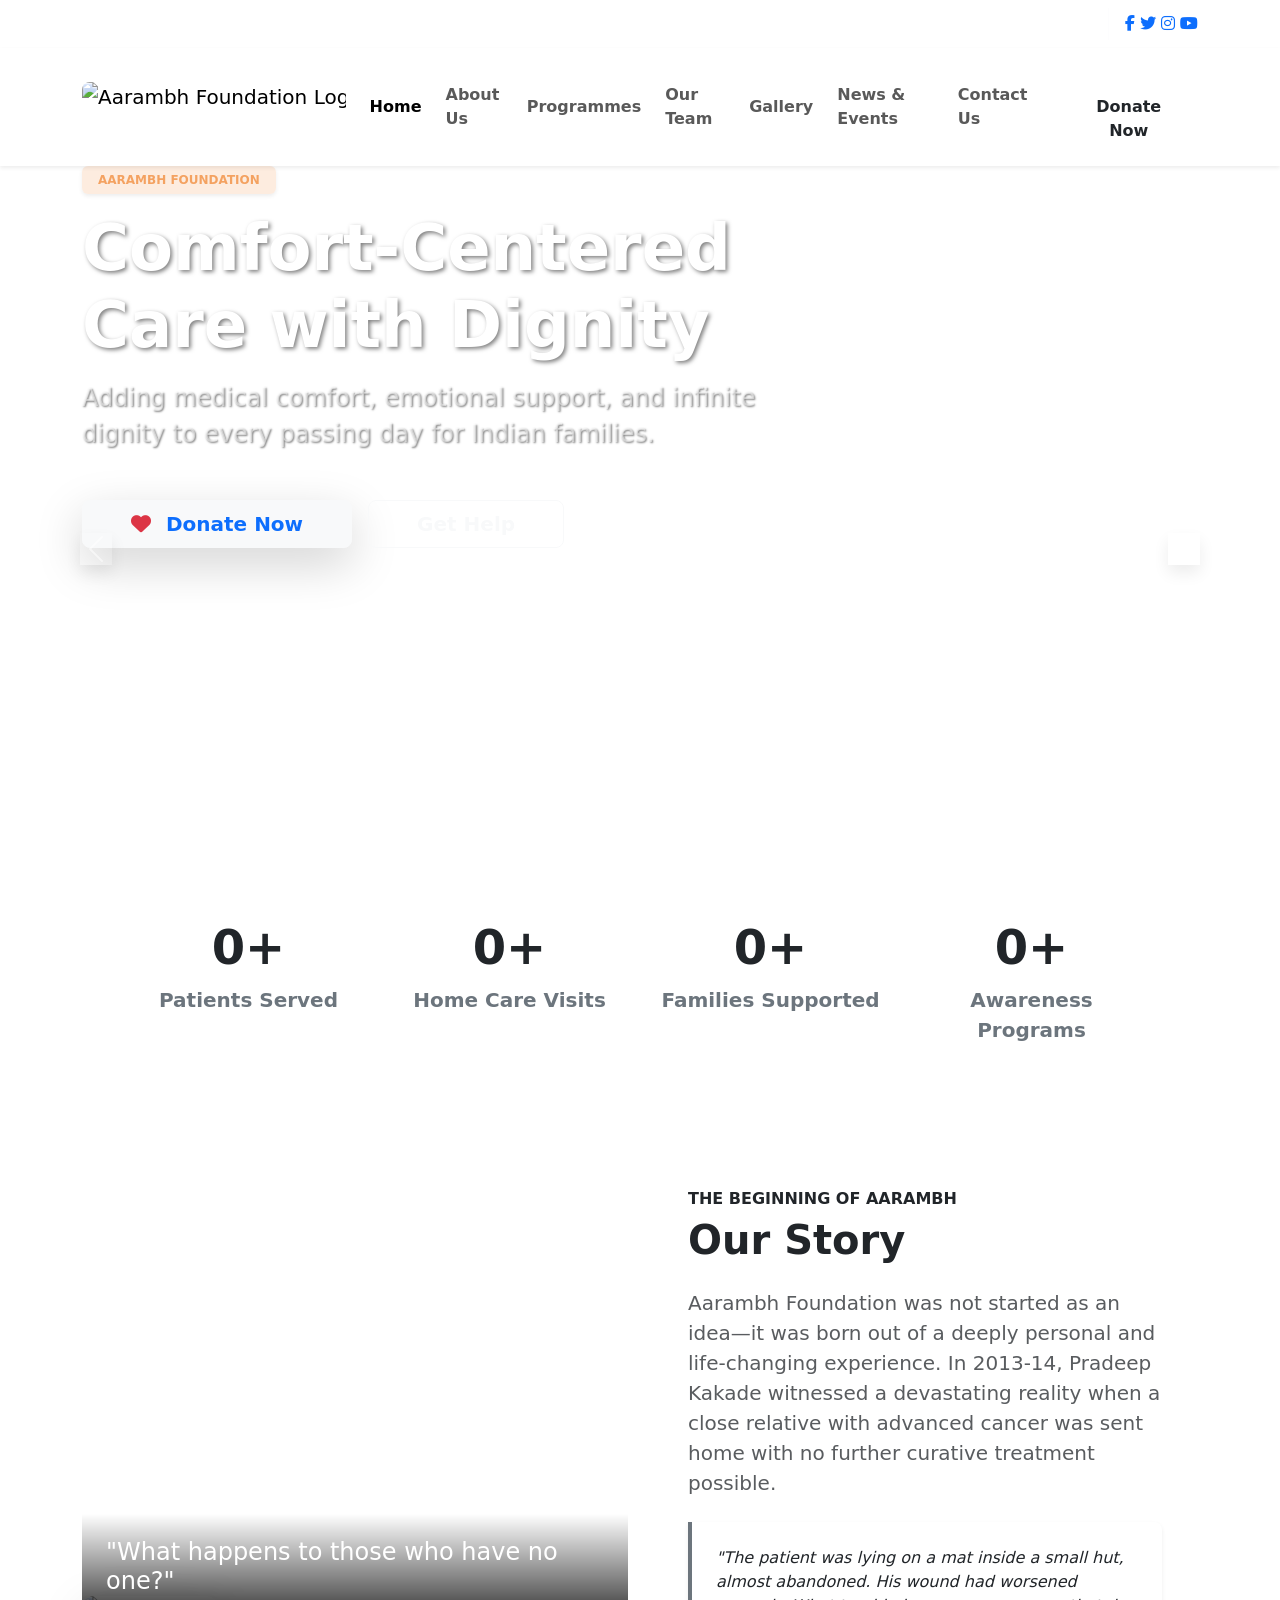
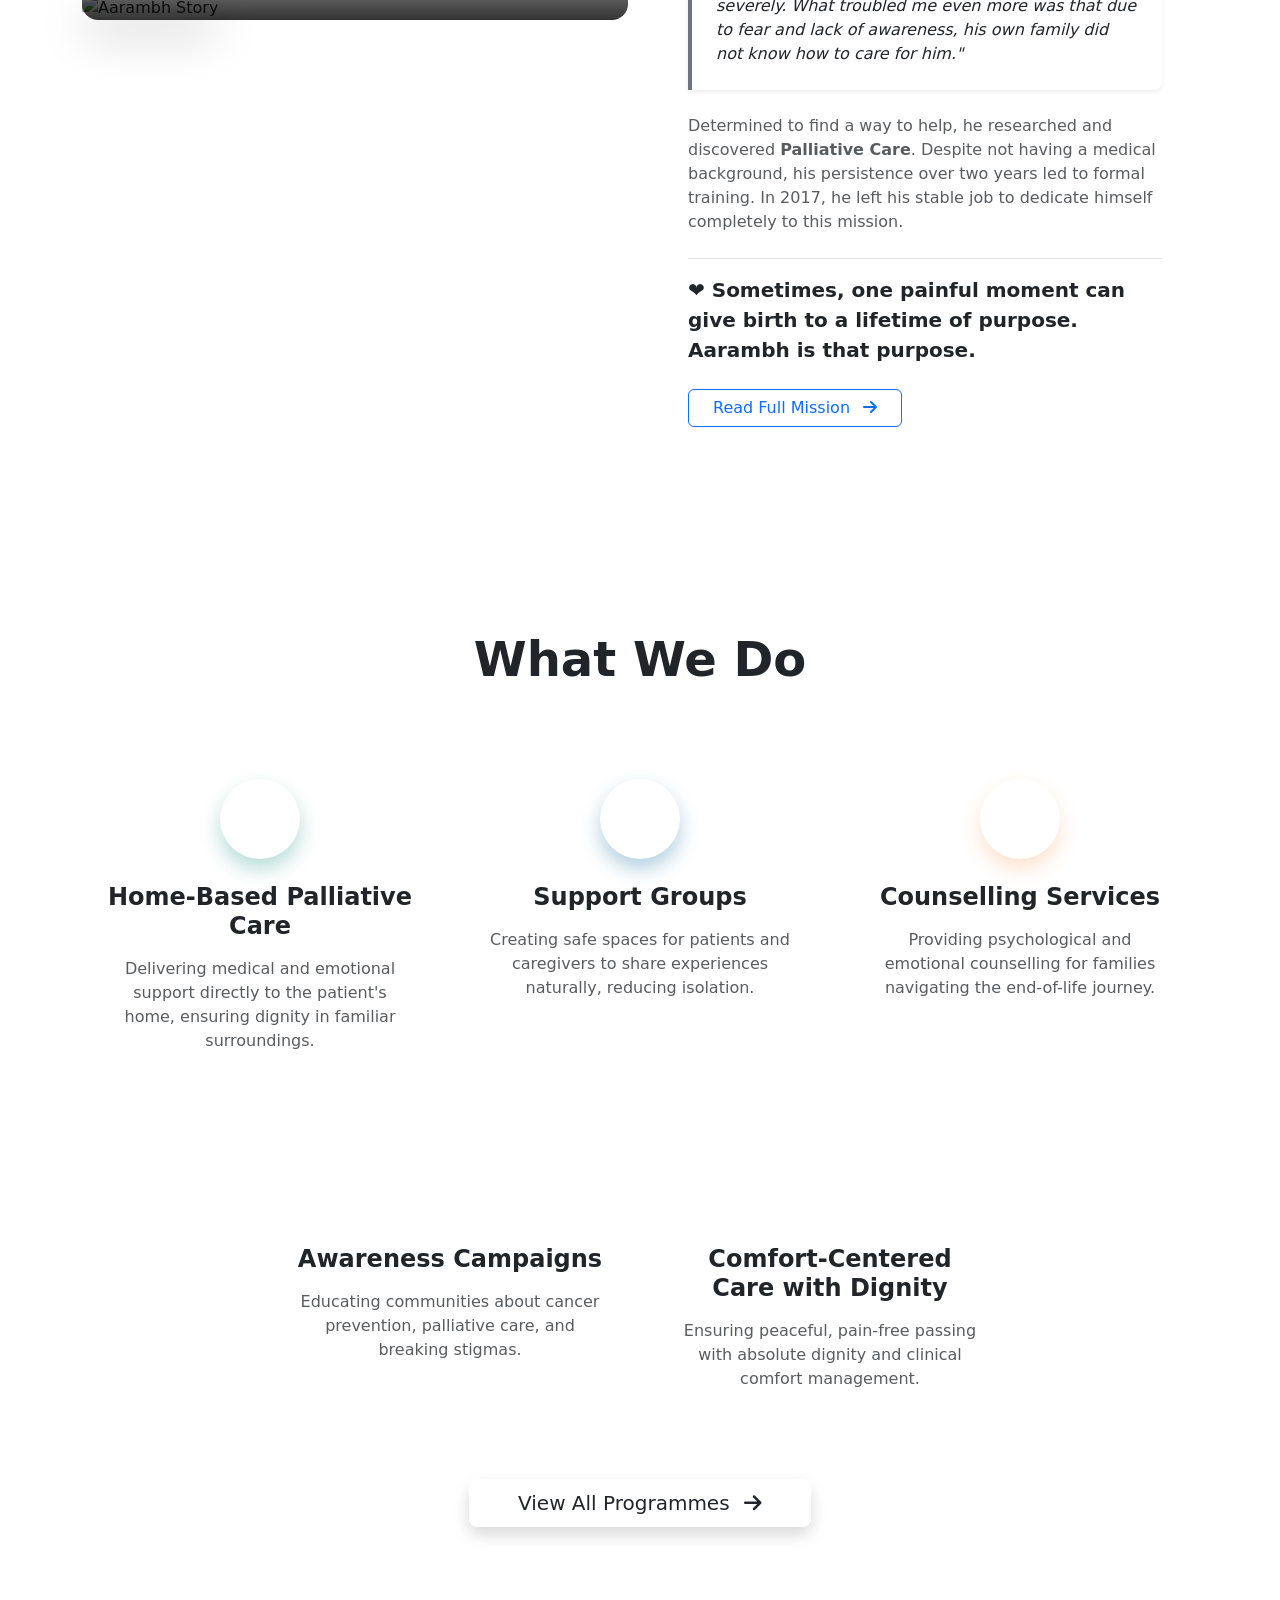
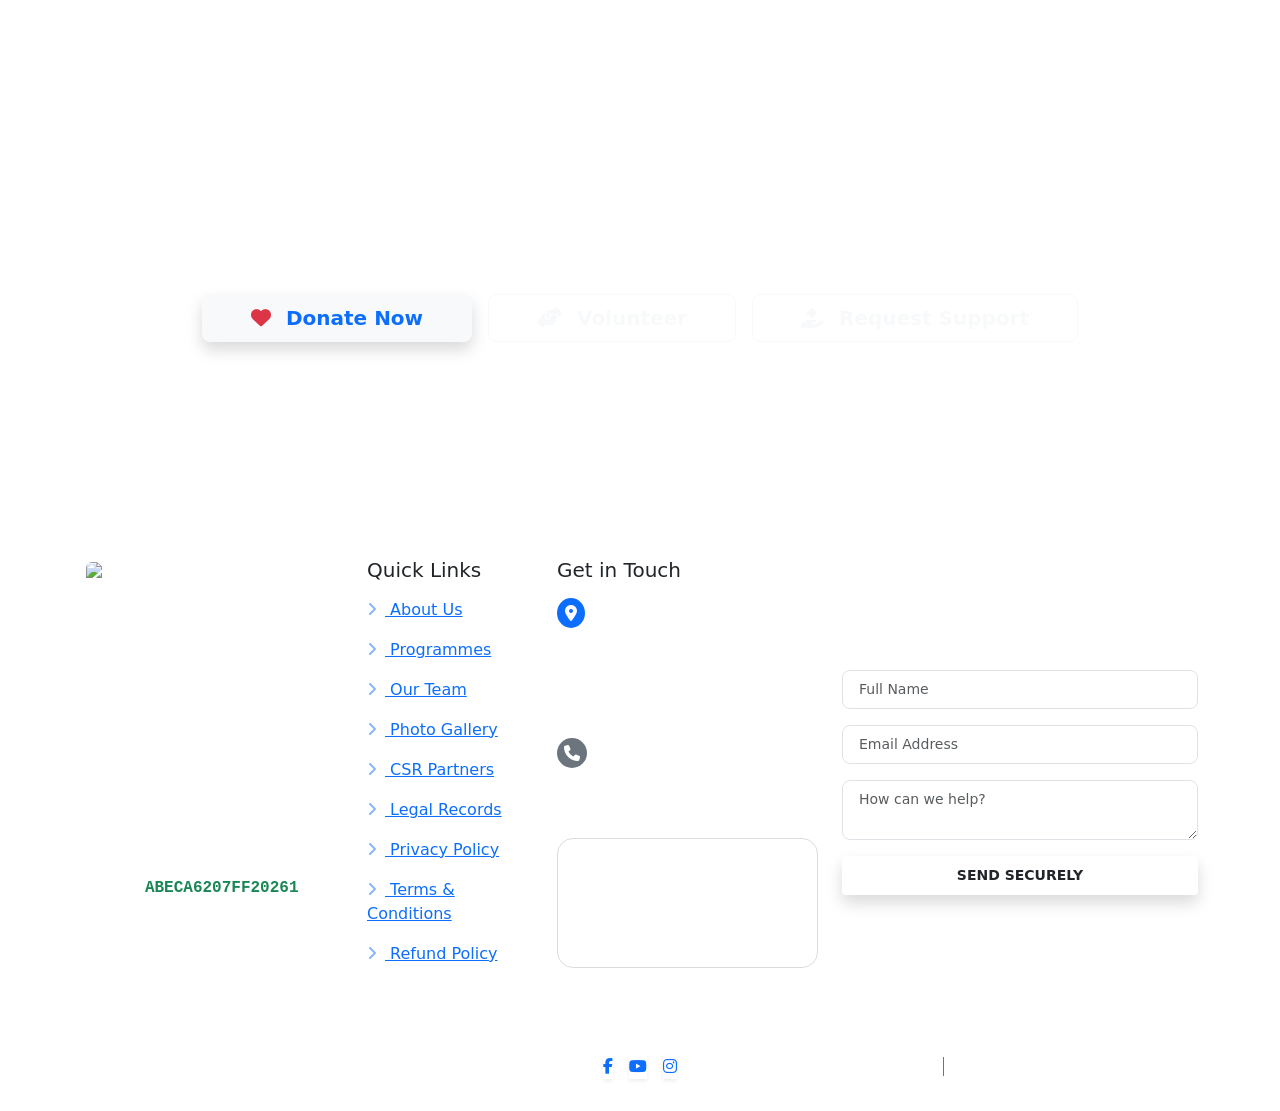
==== _embeds/28acb5cc-8e1b-40a4-a270-16c0d2ea9fba/index.html @ 0dd1786a "Deploy version 1 from UniversalIDE" ====
<!DOCTYPE html>
<html lang="en">
<head><script>(function embedBridge(config) {
    const post = (m) => window.parent.postMessage({ uide: 'embed', ...m }, '*');
    // The frame has an opaque origin, where storage and cookies throw. Give scripts in-memory stand-ins.
    const memoryStorage = () => {
        const m = new Map();
        return {
            getItem: (k) => (m.has(k) ? m.get(k) : null),
            setItem: (k, v) => void m.set(String(k), String(v)),
            removeItem: (k) => void m.delete(k),
            clear: () => m.clear(),
            key: (i) => [...m.keys()][i] ?? null,
            get length() {
                return m.size;
            },
        };
    };
    for (const name of ['localStorage', 'sessionStorage']) {
        try {
            void window[name];
        }
        catch {
            Object.defineProperty(window, name, { value: memoryStorage(), configurable: true });
        }
    }
    try {
        void document.cookie;
    }
    catch {
        const jar = new Map();
        Object.defineProperty(document, 'cookie', {
            configurable: true,
            get: () => [...jar].map(([k, v]) => `${k}=${v}`).join('; '),
            set: (v) => {
                const [pair] = String(v).split(';');
                const at = pair.indexOf('=');
                if (at > 0)
                    jar.set(pair.slice(0, at).trim(), pair.slice(at + 1).trim());
            },
        });
    }
    const anchorOf = (t) => (t instanceof Element ? t.closest('a[href]') : null);
    if (config.edit) {
        // Editing: links don't navigate (the page's own interactions still work).
        document.addEventListener('click', (e) => anchorOf(e.target) && e.preventDefault(), true);
    }
    else {
        // Runs after the page's own handlers, so its smooth-scrolling and routing win.
        window.addEventListener('click', (e) => {
            const a = anchorOf(e.target);
            if (!a || e.defaultPrevented || e.button !== 0 || e.metaKey || e.ctrlKey || e.shiftKey)
                return;
            const raw = a.getAttribute('href') ?? '';
            // With a <base>, "#section" would otherwise load the page file itself.
            if (raw.startsWith('#')) {
                e.preventDefault();
                const id = decodeURIComponent(raw.slice(1));
                const target = id ? document.getElementById(id) : null;
                if (target)
                    target.scrollIntoView({ behavior: 'smooth' });
                else if (!id)
                    window.scrollTo({ top: 0, behavior: 'smooth' });
                return;
            }
            let url;
            try {
                url = new URL(a.href);
            }
            catch {
                return;
            }
            const sameSite = url.origin === new URL(document.baseURI).origin;
            if (sameSite && config.bundleDir === null)
                return;
            if (sameSite && config.bundleDir !== null && url.pathname.startsWith(config.bundleDir) && /\.html?$/i.test(url.pathname)) {
                e.preventDefault();
                post({ type: 'navigate', page: decodeURIComponent(url.pathname.slice(config.bundleDir.length)) });
            }
            else if (/^(https?|mailto|tel):$/.test(url.protocol)) {
                e.preventDefault();
                window.open(url.href, '_blank', 'noopener');
            }
        });
        return;
    }
    // ---- Edit mode: outline editable text and images; double-click to edit ----
    const style = document.createElement('style');
    style.textContent =
        '[data-uide-t]:hover,[data-uide-i]:hover{outline:2px dashed #6366f1!important;outline-offset:2px;cursor:text}' +
            '[data-uide-i]:hover{cursor:pointer}[data-uide-editing]{outline:2px solid #6366f1!important;outline-offset:2px}';
    document.head.appendChild(style);
    const nodeOf = (el) => (el && el.closest('[data-uide-n]')?.getAttribute('data-uide-n')) || '';
    document.addEventListener('mousedown', (e) => {
        if (!config.linked)
            return post({ type: 'select' });
        const nodes = [];
        for (let el = e.target instanceof Element ? e.target.closest('[data-uide-n]') : null; el; el = el.parentElement?.closest('[data-uide-n]') ?? null) {
            nodes.push(el.getAttribute('data-uide-n'));
        }
        post({ type: 'select', nodes: nodes.join(',') });
    }, true);
    if (config.linked) {
        style.textContent += '[data-uide-selected]{outline:2px solid #6366f1!important;outline-offset:2px}';
        // The host (the editor) shows which element its selected component is.
        window.addEventListener('message', (e) => {
            const m = e.data;
            if (e.source !== window.parent || !m || m.uide !== 'host' || m.type !== 'selected')
                return;
            document.querySelectorAll('[data-uide-selected]').forEach((el) => el.removeAttribute('data-uide-selected'));
            if (typeof m.node !== 'string' || !/^[\w-]{1,20}$/.test(m.node))
                return;
            const el = document.querySelector(`[data-uide-n="${m.node}"]`);
            if (!el)
                return;
            el.setAttribute('data-uide-selected', '');
            const r = el.getBoundingClientRect();
            if (r.bottom < 0 || r.top > window.innerHeight)
                el.scrollIntoView({ block: 'center' });
        });
    }
    document.addEventListener('dblclick', (e) => {
        if (!(e.target instanceof Element))
            return;
        const img = e.target.closest('img[data-uide-i]');
        if (img) {
            e.preventDefault();
            e.stopPropagation();
            post({ type: 'image', key: img.getAttribute('data-uide-i'), src: img.currentSrc || img.src, node: nodeOf(img) });
            return;
        }
        const el = e.target.closest('[data-uide-t]');
        if (!el || el.isContentEditable)
            return;
        e.preventDefault();
        e.stopPropagation();
        startEditing(el);
    }, true);
    /**
     * The text as typed: not innerText, which applies CSS such as text-transform: uppercase. Source
     * whitespace (indentation, line breaks in the HTML) collapses as the browser displays it; only
     * <br> line breaks are kept.
     */
    function plainText(el) {
        const lines = [''];
        const walk = (node) => {
            if (node.nodeName === 'BR')
                lines.push('');
            else if (node.nodeType === Node.TEXT_NODE)
                lines[lines.length - 1] += (node.textContent ?? '').replace(/\s+/g, ' ');
            else
                node.childNodes.forEach(walk);
        };
        walk(el);
        return lines.map((l) => l.replace(/ +/g, ' ').trim()).join('\n');
    }
    function startEditing(el) {
        const before = el.innerHTML;
        const beforeText = plainText(el);
        let done = false;
        const finish = (commit) => {
            if (done)
                return;
            done = true;
            el.removeAttribute('contenteditable');
            el.removeAttribute('data-uide-editing');
            el.removeEventListener('keydown', onKey, true);
            el.removeEventListener('blur', onBlur);
            const text = plainText(el);
            if (!commit || text.trim() === '')
                el.innerHTML = before;
            else if (text !== beforeText)
                post({ type: 'text', key: el.getAttribute('data-uide-t'), text, node: nodeOf(el) });
        };
        const onKey = (e) => {
            // Keep the page's own keyboard handlers out of the way while typing.
            e.stopPropagation();
            if (e.key === 'Escape') {
                e.preventDefault();
                finish(false);
            }
            else if (e.key === 'Enter' && !e.shiftKey) {
                e.preventDefault();
                finish(true);
            }
        };
        const onBlur = () => finish(true);
        el.setAttribute('data-uide-editing', '');
        el.setAttribute('contenteditable', 'plaintext-only');
        el.addEventListener('keydown', onKey, true);
        el.addEventListener('blur', onBlur);
        el.focus();
        const range = document.createRange();
        range.selectNodeContents(el);
        const sel = window.getSelection();
        sel?.removeAllRanges();
        sel?.addRange(range);
    }
})({"edit":false,"bundleDir":null});</script><base href="https://aarambhcare.org/">
    <meta charset="UTF-8">
    <meta name="viewport" content="width=device-width, initial-scale=1.0">
    <title>Aarambh Foundation - Palliative Care NGO</title>
    <!-- Google Fonts: Inter and Poppins -->
    <link href="https://fonts.googleapis.com/css2?family=Inter:wght@300;400;600;700&family=Poppins:wght@300;400;500;600;700&display=swap" rel="stylesheet">
    <!-- Bootstrap 5 CSS -->
    <link href="https://cdn.jsdelivr.net/npm/bootstrap@5.3.0/dist/css/bootstrap.min.css" rel="stylesheet">
    <!-- FontAwesome -->
    <link rel="stylesheet" href="https://cdnjs.cloudflare.com/ajax/libs/font-awesome/6.4.0/css/all.min.css">
    <!-- AOS for Scroll Animations -->
    <link href="https://unpkg.com/aos@2.3.1/dist/aos.css" rel="stylesheet">
    <!-- Custom CSS -->
    <link rel="stylesheet" href="https://aarambhcare.org/assets/css/style.css?v=1790538531">
    <!-- Favicon -->
    <link rel="shortcut icon" href="https://aarambhcare.org/favicon.jpeg" type="image/jpeg">
    <link rel="icon" href="https://aarambhcare.org/favicon.jpeg" type="image/jpeg">
</head>
<body data-uide-n="0">

<!-- Topbar -->
<div data-uide-n="1" class="topbar py-2 d-none d-lg-block text-white">
    <div data-uide-n="2" class="container d-flex justify-content-between align-items-center">
        <div data-uide-n="3" class="d-flex gap-4">
            <span data-uide-t="0" data-uide-n="4"><i data-uide-n="5" class="fa-solid fa-phone me-2"></i> +91 9422735736</span>
            <span data-uide-t="1" data-uide-n="6"><i data-uide-n="7" class="fa-solid fa-envelope me-2"></i> info@aarambhcare.org</span>
        </div>
        <div data-uide-n="8" class="d-flex align-items-center gap-3">
            <div data-uide-n="9" id="google_translate_element" class="d-none d-lg-block"></div>
            <div data-uide-n="10" class="social-links-top ms-2 border-start border-light border-opacity-25 ps-3 py-1">
                <a data-uide-n="11" href="#" class="social-icon-top"><i data-uide-n="12" class="fa-brands fa-facebook-f"></i></a>
                <a data-uide-n="13" href="#" class="social-icon-top"><i data-uide-n="14" class="fa-brands fa-twitter"></i></a>
                <a data-uide-n="15" href="#" class="social-icon-top"><i data-uide-n="16" class="fa-brands fa-instagram"></i></a>
                <a data-uide-n="17" href="#" class="social-icon-top"><i data-uide-n="18" class="fa-brands fa-youtube"></i></a>
            </div>
        </div>
    </div>
</div>

<!-- Navbar -->
<nav data-uide-n="19" class="navbar navbar-expand-lg navbar-light sticky-top shadow-sm py-3 bg-white" id="mainNavbar">
    <div data-uide-n="20" class="container">
        <a data-uide-n="21" class="navbar-brand d-flex align-items-center gap-2" href="index.php">
            <img data-uide-i="0" data-uide-n="22" src="https://aarambhcare.org/Aarambh_logo.jpeg" alt="Aarambh Foundation Logo" style="height: 50px; width: auto; border-radius: 8px;">
            
        </a>
        
        <div data-uide-n="23" class="d-lg-none d-flex align-items-center gap-2">
            <div data-uide-n="24" id="google_translate_element_mobile" class="d-lg-none me-2"></div>
            <button data-uide-n="25" class="navbar-toggler border-0" type="button" data-bs-toggle="collapse" data-bs-target="#navbarNav">
                <span data-uide-n="26" class="navbar-toggler-icon"></span>
            </button>
        </div>

        <div data-uide-n="27" class="collapse navbar-collapse justify-content-end" id="navbarNav">
            <ul data-uide-n="28" class="navbar-nav align-items-lg-center gap-2">
                <li data-uide-n="29" class="nav-item">
                    <a data-uide-t="2" data-uide-n="30" class="nav-link fw-bold active" href="index.php">Home</a>
                </li>
                <li data-uide-n="31" class="nav-item">
                    <a data-uide-t="3" data-uide-n="32" class="nav-link fw-bold " href="about.php">About Us</a>
                </li>
                <li data-uide-n="33" class="nav-item">
                    <a data-uide-t="4" data-uide-n="34" class="nav-link fw-bold " href="services.php">Programmes</a>
                </li>
                <li data-uide-n="35" class="nav-item">
                    <a data-uide-t="5" data-uide-n="36" class="nav-link fw-bold " href="team.php">Our Team</a>
                </li>
                <li data-uide-n="37" class="nav-item">
                    <a data-uide-t="6" data-uide-n="38" class="nav-link fw-bold " href="gallery.php">Gallery</a>
                </li>
                <li data-uide-n="39" class="nav-item">
                    <a data-uide-t="7" data-uide-n="40" class="nav-link fw-bold " href="news.php">News & Events</a>
                </li>
                <li data-uide-n="41" class="nav-item">
                    <a data-uide-t="8" data-uide-n="42" class="nav-link fw-bold " href="contact.php">Contact Us</a>
                </li>
                
                <li data-uide-n="43" class="nav-item ms-lg-3 mt-3 mt-lg-0">
                    <a data-uide-t="9" data-uide-n="44" class="btn btn-pulse-active btn-theme-rounded px-4 fw-bold" href="donate.php">
                        <i data-uide-n="45" class="fa-solid fa-heart me-1 text-white"></i> Donate Now                    </a>
                </li>
            </ul>
        </div>
    </div>
</nav>

<!-- Main Wrapper -->
<main data-uide-n="46">

<!-- Google Translate Scripts -->
<script type="text/javascript">
function googleTranslateElementInit() {
  new google.translate.TranslateElement({
      pageLanguage: 'en', 
      includedLanguages: 'en,mr,hi',
      layout: google.translate.TranslateElement.InlineLayout.SIMPLE
  }, 'google_translate_element');
  
  new google.translate.TranslateElement({
      pageLanguage: 'en', 
      includedLanguages: 'en,mr,hi',
      layout: google.translate.TranslateElement.InlineLayout.SIMPLE
  }, 'google_translate_element_mobile');
}
</script>
<script type="text/javascript" src="https://translate.google.com/translate_a/element.js?cb=googleTranslateElementInit"></script>

<style>
/* Clean up google translate widget styling */
.goog-te-gadget-simple {
    background-color: transparent !important;
    border: 1px solid rgba(255,255,255,0.3) !important;
    border-radius: 20px;
    padding: 2px 10px !important;
}
.goog-te-gadget-simple span { color: white !important; font-weight: bold; }
.goog-te-menu-value span[aria-hidden="true"] { display: none; }
.navbar-light .goog-te-gadget-simple { border-color: rgba(0,0,0,0.2) !important; }
.navbar-light .goog-te-gadget-simple span { color: var(--primary) !important; }
body { top: 0 !important; }
.goog-te-banner-frame { display: none !important; }
</style>

<!-- Hero Section with Custom Gradient Overlay & Slider -->
<section data-uide-n="47" class="position-relative hero-section">
        <div data-uide-n="48" id="heroCarousel" class="carousel slide carousel-fade" data-bs-ride="carousel" data-bs-interval="5000">
        <div data-uide-n="49" class="carousel-inner">
            <!-- Custom Generated Palliative Care Slide -->
            <div data-uide-n="50" class="carousel-item active">
                <div data-uide-n="51" class="hero-image" style="background-image: url('https://aarambhcare.org/slider_care.png'); height: 85vh; background-size: cover; background-position: center;">
                    <div data-uide-n="52" class="hero-gradient-overlay d-flex align-items-center">
                        <div data-uide-n="53" class="container pb-5">
                            <div data-uide-n="54" class="row">
                                <div data-uide-n="55" class="col-lg-8" data-aos="fade-up">
                                    <span data-uide-t="10" data-uide-n="56" class="badge badge-soft-accent px-3 py-2 text-uppercase mb-3 shadow-sm" style="background: rgba(244, 162, 97, 0.2); color: #F4A261;">Aarambh Foundation</span>
                                    <h1 data-uide-t="11" data-uide-n="57" class="display-3 fw-bold text-white mb-3 heading-font" style="text-shadow: 2px 2px 4px rgba(0,0,0,0.5);">
                                        Comfort-Centered Care with Dignity
                                    </h1>
                                    <p data-uide-t="12" data-uide-n="58" class="lead text-white-50 mb-5 fs-4" style="text-shadow: 1px 1px 2px rgba(0,0,0,0.5);">
                                        Adding medical comfort, emotional support, and infinite dignity to every passing day for Indian families.
                                    </p>
                                    <div data-uide-n="59" class="d-flex gap-3">
                                        <a data-uide-t="13" data-uide-n="60" href="donate.php" class="btn btn-light text-primary btn-theme-rounded btn-lg px-5 shadow-lg fw-bold"><i data-uide-n="61" class="fa-solid fa-heart text-danger me-2"></i> Donate Now</a>
                                        <a data-uide-t="14" data-uide-n="62" href="patient_registration.php" class="btn btn-outline-light btn-theme-rounded btn-lg px-5 fw-bold">Get Help</a>
                                    </div>
                                </div>
                            </div>
                        </div>
                    </div>
                </div>
            </div>

                            <div data-uide-n="63" class="carousel-item">
                    <div data-uide-n="64" class="hero-image" style="background-image: url('uploads/slider_1775644548.jpg'); height: 85vh; background-size: cover; background-position: center;">
                        <div data-uide-n="65" class="hero-gradient-overlay d-flex align-items-center">
                            <div data-uide-n="66" class="container pb-5">
                                <div data-uide-n="67" class="row">
                                    <div data-uide-n="68" class="col-lg-8" data-aos="fade-up">
                                        <span data-uide-t="15" data-uide-n="69" class="badge badge-soft-accent px-3 py-2 text-uppercase mb-3 shadow-sm" style="background: rgba(244, 162, 97, 0.2); color: #F4A261;">Aarambh Foundation</span>
                                        <h1 data-uide-t="16" data-uide-n="70" class="display-3 fw-bold text-white mb-3 heading-font" style="text-shadow: 2px 2px 4px rgba(0,0,0,0.5);">
                                            	Honouring Life, Easing Suffering                                        </h1>
                                        <p data-uide-t="17" data-uide-n="71" class="lead text-white-50 mb-5 fs-4" style="text-shadow: 1px 1px 2px rgba(0,0,0,0.5);">
                                            Compassionate Palliative Care for Life-Limiting Illnesses                                        </p>
                                        <div data-uide-n="72" class="d-flex gap-3">
                                            <a data-uide-t="18" data-uide-n="73" href="donate.php" class="btn btn-light text-primary btn-theme-rounded btn-lg px-5 shadow-lg fw-bold"><i data-uide-n="74" class="fa-solid fa-heart text-danger me-2"></i> Donate Now</a>
                                            <a data-uide-t="19" data-uide-n="75" href="patient_registration.php" class="btn btn-outline-light btn-theme-rounded btn-lg px-5 fw-bold">Get Help</a>
                                        </div>
                                    </div>
                                </div>
                            </div>
                        </div>
                    </div>
                </div>
                            <div data-uide-n="76" class="carousel-item">
                    <div data-uide-n="77" class="hero-image" style="background-image: url('uploads/slider_1775570793.jpeg'); height: 85vh; background-size: cover; background-position: center;">
                        <div data-uide-n="78" class="hero-gradient-overlay d-flex align-items-center">
                            <div data-uide-n="79" class="container pb-5">
                                <div data-uide-n="80" class="row">
                                    <div data-uide-n="81" class="col-lg-8" data-aos="fade-up">
                                        <span data-uide-t="20" data-uide-n="82" class="badge badge-soft-accent px-3 py-2 text-uppercase mb-3 shadow-sm" style="background: rgba(244, 162, 97, 0.2); color: #F4A261;">Aarambh Foundation</span>
                                        <h1 data-uide-t="21" data-uide-n="83" class="display-3 fw-bold text-white mb-3 heading-font" style="text-shadow: 2px 2px 4px rgba(0,0,0,0.5);">
                                            Honouring Life, Easing Suffering                                        </h1>
                                        <p data-uide-t="22" data-uide-n="84" class="lead text-white-50 mb-5 fs-4" style="text-shadow: 1px 1px 2px rgba(0,0,0,0.5);">
                                            Compassionate Palliative Care for Life-Limiting Illnesses                                        </p>
                                        <div data-uide-n="85" class="d-flex gap-3">
                                            <a data-uide-t="23" data-uide-n="86" href="donate.php" class="btn btn-light text-primary btn-theme-rounded btn-lg px-5 shadow-lg fw-bold"><i data-uide-n="87" class="fa-solid fa-heart text-danger me-2"></i> Donate Now</a>
                                            <a data-uide-t="24" data-uide-n="88" href="patient_registration.php" class="btn btn-outline-light btn-theme-rounded btn-lg px-5 fw-bold">Get Help</a>
                                        </div>
                                    </div>
                                </div>
                            </div>
                        </div>
                    </div>
                </div>
                            <div data-uide-n="89" class="carousel-item">
                    <div data-uide-n="90" class="hero-image" style="background-image: url('uploads/slider_1775570744.jpeg'); height: 85vh; background-size: cover; background-position: center;">
                        <div data-uide-n="91" class="hero-gradient-overlay d-flex align-items-center">
                            <div data-uide-n="92" class="container pb-5">
                                <div data-uide-n="93" class="row">
                                    <div data-uide-n="94" class="col-lg-8" data-aos="fade-up">
                                        <span data-uide-t="25" data-uide-n="95" class="badge badge-soft-accent px-3 py-2 text-uppercase mb-3 shadow-sm" style="background: rgba(244, 162, 97, 0.2); color: #F4A261;">Aarambh Foundation</span>
                                        <h1 data-uide-t="26" data-uide-n="96" class="display-3 fw-bold text-white mb-3 heading-font" style="text-shadow: 2px 2px 4px rgba(0,0,0,0.5);">
                                            Honouring Life, Easing Suffering                                        </h1>
                                        <p data-uide-t="27" data-uide-n="97" class="lead text-white-50 mb-5 fs-4" style="text-shadow: 1px 1px 2px rgba(0,0,0,0.5);">
                                            Compassionate Palliative Care for Life-Limiting Illnesses                                        </p>
                                        <div data-uide-n="98" class="d-flex gap-3">
                                            <a data-uide-t="28" data-uide-n="99" href="donate.php" class="btn btn-light text-primary btn-theme-rounded btn-lg px-5 shadow-lg fw-bold"><i data-uide-n="100" class="fa-solid fa-heart text-danger me-2"></i> Donate Now</a>
                                            <a data-uide-t="29" data-uide-n="101" href="patient_registration.php" class="btn btn-outline-light btn-theme-rounded btn-lg px-5 fw-bold">Get Help</a>
                                        </div>
                                    </div>
                                </div>
                            </div>
                        </div>
                    </div>
                </div>
                    </div>
        <button data-uide-n="102" class="carousel-control-prev" type="button" data-bs-target="#heroCarousel" data-bs-slide="prev">
            <span data-uide-n="103" class="carousel-control-prev-icon shadow" aria-hidden="true"></span>
        </button>
        <button data-uide-n="104" class="carousel-control-next" type="button" data-bs-target="#heroCarousel" data-bs-slide="next">
            <span data-uide-n="105" class="carousel-control-next-icon shadow" aria-hidden="true"></span>
        </button>
    </div>
    </section>

<!-- Impact Stats (Floating Glassmorphism style) -->
<section data-uide-n="106" class="impact-section" style="margin-top: -60px; position: relative; z-index: 10;">
    <div data-uide-n="107" class="container">
        <div data-uide-n="108" class="glass-panel rounded-4 p-4 p-md-5">
            <div data-uide-n="109" class="row text-center g-4">
                <div data-uide-n="110" class="col-md-3 col-6" data-aos="fade-up" data-aos-delay="100">
                    <h2 data-uide-n="111" class="display-5 fw-bold text-dark mb-0"><span data-uide-t="30" data-uide-n="112" class="counter" data-target="1250">0</span><span data-uide-t="31" data-uide-n="113" class="text-primary-theme">+</span></h2>
                    <div data-uide-t="32" data-uide-n="114" class="text-secondary fw-bold fs-5 mt-2">Patients Served</div>
                </div>
                <div data-uide-n="115" class="col-md-3 col-6" data-aos="fade-up" data-aos-delay="200">
                    <h2 data-uide-n="116" class="display-5 fw-bold text-dark mb-0"><span data-uide-t="33" data-uide-n="117" class="counter" data-target="500">0</span><span data-uide-t="34" data-uide-n="118" class="text-primary-theme">+</span></h2>
                    <div data-uide-t="35" data-uide-n="119" class="text-secondary fw-bold fs-5 mt-2">Home Care Visits</div>
                </div>
                <div data-uide-n="120" class="col-md-3 col-6" data-aos="fade-up" data-aos-delay="300">
                    <h2 data-uide-n="121" class="display-5 fw-bold text-dark mb-0"><span data-uide-t="36" data-uide-n="122" class="counter" data-target="1100">0</span><span data-uide-t="37" data-uide-n="123" class="text-primary-theme">+</span></h2>
                    <div data-uide-t="38" data-uide-n="124" class="text-secondary fw-bold fs-5 mt-2">Families Supported</div>
                </div>
                <div data-uide-n="125" class="col-md-3 col-6" data-aos="fade-up" data-aos-delay="400">
                    <h2 data-uide-n="126" class="display-5 fw-bold text-dark mb-0"><span data-uide-t="39" data-uide-n="127" class="counter" data-target="1300">0</span><span data-uide-t="40" data-uide-n="128" class="text-primary-theme">+</span></h2>
                    <div data-uide-t="41" data-uide-n="129" class="text-secondary fw-bold fs-5 mt-2">Awareness Programs</div>
                </div>
            </div>
        </div>
    </div>
</section>

<!-- Our Story Section -->
<section data-uide-n="130" class="py-5 my-5">
    <div data-uide-n="131" class="container">
        <div data-uide-n="132" class="row align-items-center gy-5">
            <div data-uide-n="133" class="col-lg-6" data-aos="fade-right">
                <div data-uide-n="134" class="position-relative">
                    <img data-uide-i="1" data-uide-n="135" src="about_aarambh.jpg" class="img-fluid rounded-4 shadow-lg w-100" alt="Aarambh Story" style="height: 550px; object-fit: cover; object-position: center;">
                    <div data-uide-n="136" class="position-absolute bottom-0 start-0 w-100 p-4" style="background: linear-gradient(to top, rgba(0,0,0,0.8), transparent); border-radius: 0 0 16px 16px;">
                        <h4 data-uide-t="42" data-uide-n="137" class="text-white mb-0 heading-font">"What happens to those who have no one?"</h4>
                    </div>
                </div>
            </div>
            <div data-uide-n="138" class="col-lg-6 px-lg-5" data-aos="fade-left">
                <h6 data-uide-t="43" data-uide-n="139" class="text-primary-theme fw-bold text-uppercase mb-2">The Beginning of Aarambh</h6>
                <h2 data-uide-t="44" data-uide-n="140" class="display-6 fw-bold heading-font mb-4 text-dark">Our Story</h2>
                
                <p data-uide-t="45" data-uide-n="141" class="fs-5 text-muted lh-base">
                    Aarambh Foundation was not started as an idea—it was born out of a deeply personal and life-changing experience. In 2013-14, Pradeep Kakade witnessed a devastating reality when a close relative with advanced cancer was sent home with no further curative treatment possible.
                </p>
                <div data-uide-n="142" class="bg-light-theme border-start border-4 border-secondary p-4 mt-4 mb-4 rounded-end-3 shadow-sm">
                    <p data-uide-t="46" data-uide-n="143" class="fst-italic text-dark mb-0 fw-medium">
                        "The patient was lying on a mat inside a small hut, almost abandoned. His wound had worsened severely. What troubled me even more was that due to fear and lack of awareness, his own family did not know how to care for him."
                    </p>
                </div>
                <p data-uide-t="47" data-uide-n="144" class="text-muted">
                    Determined to find a way to help, he researched and discovered <strong data-uide-n="145">Palliative Care</strong>. Despite not having a medical background, his persistence over two years led to formal training. In 2017, he left his stable job to dedicate himself completely to this mission.
                </p>
                <div data-uide-n="146" class="mt-4 pt-3 border-top">
                    <p data-uide-t="48" data-uide-n="147" class="fw-bold text-secondary-theme fs-5 mb-0">
                        ❤ Sometimes, one painful moment can give birth to a lifetime of purpose. Aarambh is that purpose.
                    </p>
                </div>
                <a data-uide-t="49" data-uide-n="148" href="about.php" class="btn btn-outline-primary mt-4 btn-theme-rounded px-4">Read Full Mission <i data-uide-n="149" class="fa-solid fa-arrow-right ms-2"></i></a>
            </div>
        </div>
    </div>
</section>

<!-- What We Do / Services -->
<section data-uide-n="150" class="py-5 bg-light-theme">
    <div data-uide-n="151" class="container py-4">
        <div data-uide-n="152" class="text-center mb-5" data-aos="fade-up">
            <span data-uide-t="50" data-uide-n="153" class="badge badge-soft-secondary px-3 py-2 text-uppercase mb-2">Our Services</span>
            <h2 data-uide-t="51" data-uide-n="154" class="display-5 fw-bold heading-font text-dark">What We Do</h2>
            <div data-uide-n="155" style="width: 80px; height: 4px; background-color: var(--secondary); margin: 15px auto; border-radius: 2px;"></div>
        </div>

        <div data-uide-n="156" class="row g-4 justify-content-center">
            <!-- Box 1 -->
            <div data-uide-n="157" class="col-lg-4 col-md-6" data-aos="zoom-in" data-aos-delay="100">
                <div data-uide-n="158" class="premium-card p-4 text-center h-100">
                    <div data-uide-n="159" class="bg-secondary-theme rounded-circle d-inline-flex justify-content-center align-items-center mb-4" style="width: 80px; height: 80px; font-size: 2rem; box-shadow: 0 10px 20px rgba(10, 139, 116, 0.3);">
                        <i data-uide-n="160" class="fa-solid fa-house-medical text-white"></i>
                    </div>
                    <h4 data-uide-t="52" data-uide-n="161" class="fw-bold heading-font">Home-Based Palliative Care</h4>
                    <p data-uide-t="53" data-uide-n="162" class="text-muted mt-3">Delivering medical and emotional support directly to the patient's home, ensuring dignity in familiar surroundings.</p>
                </div>
            </div>
            <!-- Box 2 -->
            <div data-uide-n="163" class="col-lg-4 col-md-6" data-aos="zoom-in" data-aos-delay="200">
                <div data-uide-n="164" class="premium-card p-4 text-center h-100">
                    <div data-uide-n="165" class="bg-primary-theme rounded-circle d-inline-flex justify-content-center align-items-center mb-4" style="width: 80px; height: 80px; font-size: 2rem; box-shadow: 0 10px 20px rgba(0, 96, 156, 0.3);">
                        <i data-uide-n="166" class="fa-solid fa-people-group text-white"></i>
                    </div>
                    <h4 data-uide-t="54" data-uide-n="167" class="fw-bold heading-font">Support Groups</h4>
                    <p data-uide-t="55" data-uide-n="168" class="text-muted mt-3">Creating safe spaces for patients and caregivers to share experiences naturally, reducing isolation.</p>
                </div>
            </div>
            <!-- Box 3 -->
            <div data-uide-n="169" class="col-lg-4 col-md-6" data-aos="zoom-in" data-aos-delay="300">
                <div data-uide-n="170" class="premium-card p-4 text-center h-100">
                    <div data-uide-n="171" class="bg-accent-theme rounded-circle d-inline-flex justify-content-center align-items-center mb-4" style="width: 80px; height: 80px; font-size: 2rem; box-shadow: 0 10px 20px rgba(244, 162, 97, 0.3);">
                        <i data-uide-n="172" class="fa-solid fa-hands-holding-circle text-white"></i>
                    </div>
                    <h4 data-uide-t="56" data-uide-n="173" class="fw-bold heading-font">Counselling Services</h4>
                    <p data-uide-t="57" data-uide-n="174" class="text-muted mt-3">Providing psychological and emotional counselling for families navigating the end-of-life journey.</p>
                </div>
            </div>
            <!-- Box 4 -->
            <div data-uide-n="175" class="col-lg-4 col-md-6" data-aos="zoom-in" data-aos-delay="400">
                <div data-uide-n="176" class="premium-card p-4 text-center h-100">
                    <div data-uide-n="177" class="bg-primary-theme rounded-circle d-inline-flex justify-content-center align-items-center mb-4" style="width: 80px; height: 80px; font-size: 2rem;">
                        <i data-uide-n="178" class="fa-solid fa-bullhorn text-white"></i>
                    </div>
                    <h4 data-uide-t="58" data-uide-n="179" class="fw-bold heading-font">Awareness Campaigns</h4>
                    <p data-uide-t="59" data-uide-n="180" class="text-muted mt-3">Educating communities about cancer prevention, palliative care, and breaking stigmas.</p>
                </div>
            </div>
            <!-- Box 5 -->
            <div data-uide-n="181" class="col-lg-4 col-md-6" data-aos="zoom-in" data-aos-delay="500">
                <div data-uide-n="182" class="premium-card p-4 text-center h-100">
                    <div data-uide-n="183" class="bg-secondary-theme rounded-circle d-inline-flex justify-content-center align-items-center mb-4" style="width: 80px; height: 80px; font-size: 2rem;">
                        <i data-uide-n="184" class="fa-solid fa-bed text-white"></i>
                    </div>
                    <h4 data-uide-t="60" data-uide-n="185" class="fw-bold heading-font">Comfort-Centered Care with Dignity</h4>
                    <p data-uide-t="61" data-uide-n="186" class="text-muted mt-3">Ensuring peaceful, pain-free passing with absolute dignity and clinical comfort management.</p>
                </div>
            </div>
        </div>
        <div data-uide-n="187" class="text-center mt-5">
             <a data-uide-t="62" data-uide-n="188" href="services.php" class="btn btn-secondary-theme btn-theme-rounded btn-lg px-5 shadow">View All Programmes <i data-uide-n="189" class="fa-solid fa-arrow-right ms-2"></i></a>
        </div>
        
       

    </div>
</section>

<!-- Call to Action -->
<section data-uide-n="190" class="py-5 position-relative text-center text-white" style="background: url('https://images.unsplash.com/photo-1582213782179-e0d53f98f2ca?ixlib=rb-4.0.3&auto=format&fit=crop&w=1920&q=80') center/cover fixed;">
    <div data-uide-n="191" class="position-absolute top-0 start-0 w-100 h-100 bg-primary-theme opacity-75" style="mix-blend-mode: multiply;"></div>
    <div data-uide-n="192" class="container py-5 position-relative z-index-1">
        <h2 data-uide-t="63" data-uide-n="193" class="display-4 fw-bold heading-font mb-4" data-aos="fade-up">Join us in making a difference</h2>
        <p data-uide-t="64" data-uide-n="194" class="lead mb-5 mx-auto" style="max-width: 700px;" data-aos="fade-up" data-aos-delay="100">Whether you want to support us financially, volunteer your time, or need support for a loved one, Aarambh is here.</p>
        <div data-uide-n="195" class="d-flex justify-content-center gap-3 flex-wrap" data-aos="fade-up" data-aos-delay="200">
            <a data-uide-t="65" data-uide-n="196" href="donate.php" class="btn btn-light text-primary btn-theme-rounded btn-lg px-5 fw-bold shadow"><i data-uide-n="197" class="fa-solid fa-heart text-danger me-2"></i> Donate Now</a>
            <a data-uide-t="66" data-uide-n="198" href="volunteer.php" class="btn btn-outline-light btn-theme-rounded btn-lg px-5 fw-bold"><i data-uide-n="199" class="fa-solid fa-handshake-angle me-2"></i> Volunteer</a>
            <a data-uide-t="67" data-uide-n="200" href="patient_registration.php" class="btn btn-outline-light btn-theme-rounded btn-lg px-5 fw-bold"><i data-uide-n="201" class="fa-solid fa-hand-holding-medical me-2"></i> Request Support</a>
        </div>
    </div>
</section>

</main>

<!-- Stable CTA & Footer Section -->
<footer data-uide-n="202" class="premium-footer pb-3">
    <div data-uide-n="203" class="container pt-5">
        <div data-uide-n="204" class="row gy-5 mb-5 mt-4">
            <!-- Brand & Info -->
            <div data-uide-n="205" class="col-lg-3 col-md-6" data-aos="fade-right" data-aos-delay="100">
                <a data-uide-n="206" class="navbar-brand d-flex align-items-center gap-2 mb-4 text-white hover-lift" href="index.php">
                    <img data-uide-i="2" data-uide-n="207" src="https://aarambhcare.org/Aarambh_logo.jpeg" alt="Aarambh Foundation Logo" style="height: 60px; width: auto; border-radius: 10px; background-color: white; padding: 4px;">
                    
                </a>
                <p data-uide-t="68" data-uide-n="208" class="text-white-50 fs-sm mb-4" style="line-height: 1.8;">
                    Honouring Life, Easing Suffering. We are a premier non-profit dedicated to providing completely free, compassionate palliative care.
                </p>
                <div data-uide-n="209" class="p-3 rounded-3" style="background: rgba(255,255,255,0.05); border-left: 3px solid var(--accent);">
                    <div data-uide-n="210" class="text-white fs-sm">
                        <strong data-uide-t="69" data-uide-n="211" class="text-white opacity-75">Reg:</strong> <span data-uide-t="70" data-uide-n="212" class="font-monospace">U96090PN2026NPL250657</span> <br data-uide-n="213">
                        <strong data-uide-t="71" data-uide-n="214" class="text-white opacity-75">80G:</strong> <span data-uide-t="72" data-uide-n="215" class="font-monospace text-success fw-bold">ABECA6207FF20261</span><br data-uide-n="216">
                        <strong data-uide-t="73" data-uide-n="217" class="text-white opacity-75">PAN:</strong> <span data-uide-t="74" data-uide-n="218" class="font-monospace">ABECA6207F</span><br data-uide-n="219">
                        <strong data-uide-t="75" data-uide-n="220" class="text-white opacity-75">CSR:</strong> <span data-uide-t="76" data-uide-n="221" class="font-monospace">CSR00110443</span>
                    </div>
                </div>
            </div>

            <!-- Quick Links -->
            <div data-uide-n="222" class="col-lg-2 col-md-6" data-aos="fade-up" data-aos-delay="200">
                <h5 data-uide-t="77" data-uide-n="223" class="footer-heading fs-5">Quick Links</h5>
                <ul data-uide-n="224" class="list-unstyled footer-links fs-sm mt-3">
                    <li data-uide-n="225" class="mb-3"><a data-uide-t="78" data-uide-n="226" href="about.php"><i data-uide-n="227" class="fa-solid fa-angle-right me-2 opacity-50"></i> About Us</a></li>
                    <li data-uide-n="228" class="mb-3"><a data-uide-t="79" data-uide-n="229" href="services.php"><i data-uide-n="230" class="fa-solid fa-angle-right me-2 opacity-50"></i> Programmes</a></li>
                    <li data-uide-n="231" class="mb-3"><a data-uide-t="80" data-uide-n="232" href="team.php"><i data-uide-n="233" class="fa-solid fa-angle-right me-2 opacity-50"></i> Our Team</a></li>
                    <li data-uide-n="234" class="mb-3"><a data-uide-t="81" data-uide-n="235" href="gallery.php"><i data-uide-n="236" class="fa-solid fa-angle-right me-2 opacity-50"></i> Photo Gallery</a></li>
                    <li data-uide-n="237" class="mb-3"><a data-uide-t="82" data-uide-n="238" href="csr_partnership.php"><i data-uide-n="239" class="fa-solid fa-angle-right me-2 opacity-50"></i> CSR Partners</a></li>
                    <li data-uide-n="240" class="mb-3"><a data-uide-t="83" data-uide-n="241" href="transparency.php"><i data-uide-n="242" class="fa-solid fa-angle-right me-2 opacity-50"></i> Legal Records</a></li>
                    <li data-uide-n="243" class="mb-3"><a data-uide-t="84" data-uide-n="244" href="privacy.php"><i data-uide-n="245" class="fa-solid fa-angle-right me-2 opacity-50"></i> Privacy Policy</a></li>
                    <li data-uide-n="246" class="mb-3"><a data-uide-t="85" data-uide-n="247" href="terms.php"><i data-uide-n="248" class="fa-solid fa-angle-right me-2 opacity-50"></i> Terms & Conditions</a></li>
                    <li data-uide-n="249" class="mb-3"><a data-uide-t="86" data-uide-n="250" href="refund.php"><i data-uide-n="251" class="fa-solid fa-angle-right me-2 opacity-50"></i> Refund Policy</a></li>
                </ul>
            </div>

            <!-- Contact & Map -->
            <div data-uide-n="252" class="col-lg-3 col-md-6" data-aos="fade-up" data-aos-delay="300">
                <h5 data-uide-t="87" data-uide-n="253" class="footer-heading fs-5">Get in Touch</h5>
                <ul data-uide-n="254" class="list-unstyled text-white-50 contact-list fs-sm mt-3 mb-4">
                    <li data-uide-n="255" class="mb-3 d-flex gap-3 align-items-start">
                        <div data-uide-n="256" class="bg-primary rounded-circle p-2 d-flex align-items-center justify-content-center" style="width: 30px; height: 30px;"><i data-uide-n="257" class="fa-solid fa-location-dot text-white fs-xs"></i></div>
                        <span data-uide-t="88" data-uide-n="258" class="pt-1">Aarambh Foundation's<br data-uide-n="259"> Aarambh Palliative,<br data-uide-n="260"> 
Kalika Pride, 2nd floor<br data-uide-n="261"> 
Office No 202, Laltaki Road, Ahilyanagar- 414001</span>
                    </li>
                    <li data-uide-n="262" class="mb-3 d-flex gap-3 align-items-center">
                        <div data-uide-n="263" class="bg-secondary rounded-circle p-2 d-flex align-items-center justify-content-center" style="width: 30px; height: 30px;"><i data-uide-n="264" class="fa-solid fa-phone text-white fs-xs"></i></div>
                        <span data-uide-t="89" data-uide-n="265" class="pt-1">+91 9422735736</span>
                    </li>
                    <li data-uide-n="266" class="d-flex gap-3 align-items-center">
                        <div data-uide-n="267" class="bg-accent rounded-circle p-2 d-flex align-items-center justify-content-center" style="width: 30px; height: 30px;"><i data-uide-n="268" class="fa-solid fa-envelope text-white fs-xs"></i></div>
                        <span data-uide-t="90" data-uide-n="269" class="pt-1">info@aarambhcare.org</span>
                    </li>
                </ul>
                <!-- Miniature Map Embed -->
                <div data-uide-n="270" class="rounded-4 overflow-hidden border border-secondary border-opacity-25" style="height: 130px; position: relative;">
                    
                    <iframe data-uide-n="271" src="https://www.google.com/maps/embed?pb=!1m17!1m12!1m3!1d3593.3607531832627!2d74.73215867520607!3d19.10399628210639!2m3!1f0!2f0!3f0!3m2!1i1024!2i768!4f13.1!3m2!1m1!2zMTnCsDA2JzE0LjQiTiA3NMKwNDQnMDUuMCJF!5e1!3m2!1sen!2sin!4v1788851958362!5m2!1sen!2sin" width="100%" height="100%" style="border:0; filter: contrast(1.1) saturate(1.2);" allowfullscreen loading="lazy" referrerpolicy="no-referrer-when-downgrade"></iframe>
                </div>
            </div>

            <!-- Interactive Contact Form -->
            <div data-uide-n="272" class="col-lg-4 col-md-6" data-aos="fade-left" data-aos-delay="400">
                <div data-uide-n="273" class="footer-form-glass">
                    <h5 data-uide-t="91" data-uide-n="274" class="fw-bold mb-3 heading-font text-white"><i data-uide-n="275" class="fa-regular fa-paper-plane me-2 text-accent"></i> Drop a Message</h5>
                    <p data-uide-t="92" data-uide-n="276" class="text-white-50 fs-sm mb-4">Have questions? We'd love to hear from you. Send us a direct message here.</p>
                    <form data-uide-n="277" action="process_contact.php" method="POST">
                        <div data-uide-n="278" class="mb-3">
                            <input data-uide-n="279" type="text" name="name" class="form-control form-control-sm px-3 py-2 rounded-3" placeholder="Full Name" required>
                        </div>
                        <div data-uide-n="280" class="mb-3">
                            <input data-uide-n="281" type="email" name="email" class="form-control form-control-sm px-3 py-2 rounded-3" placeholder="Email Address" required>
                        </div>
                        <div data-uide-n="282" class="mb-3">
                            <textarea data-uide-n="283" name="message" class="form-control form-control-sm px-3 py-2 rounded-3" rows="2" placeholder="How can we help?" required></textarea>
                        </div>
                        <button data-uide-t="93" data-uide-n="284" type="submit" class="btn btn-accent-theme btn-sm w-100 fw-bold btn-theme-rounded shadow py-2 text-uppercase letter-spacing-1" style="width: 100% !important; background-color: unset !important">Send securely</button>
                    </form>
                </div>
            </div>
        </div>
        
        <hr data-uide-n="285" class="border-light mt-5 mb-4" style="opacity: 0.1;">
        
        <div data-uide-n="286" class="row align-items-center pb-3">
            <div data-uide-n="287" class="col-md-5 text-center text-md-start mb-3 mb-md-0">
                <p data-uide-t="94" data-uide-n="288" class="mb-0 text-white-50 fs-sm">&copy; 2026 Aarambh Foundation. <br data-uide-n="289" class="d-md-none">All Rights Reserved.</p>
            </div>
            <div data-uide-n="290" class="col-md-2 text-center mb-3 mb-md-0">
                <div data-uide-n="291" class="social-links d-inline-flex gap-3">
                    <a data-uide-n="292" href="#" class="social-icon-float shadow-sm"><i data-uide-n="293" class="fa-brands fa-facebook-f"></i></a>
                    <a data-uide-n="294" href="#" class="social-icon-float shadow-sm"><i data-uide-n="295" class="fa-brands fa-youtube"></i></a>
                    <a data-uide-n="296" href="#" class="social-icon-float shadow-sm"><i data-uide-n="297" class="fa-brands fa-instagram"></i></a>
                </div>
            </div>
            <div data-uide-n="298" class="col-md-5 text-center text-md-end">
                <a data-uide-t="95" data-uide-n="299" href="https://www.prygma.com" target="_blank" class="text-white-50 text-decoration-none fs-sm me-3 border-end border-secondary pe-3 hover-white">Crafted by Prygma</a>
                <a data-uide-t="96" data-uide-n="300" href="privacy.php" class="text-white-50 text-decoration-none fs-sm me-2 hover-white">Privacy</a>
                <span data-uide-t="97" data-uide-n="301" class="text-white-50 me-2">|</span>
                <a data-uide-t="98" data-uide-n="302" href="terms.php" class="text-white-50 text-decoration-none fs-sm me-2 hover-white">Terms</a>
                <span data-uide-t="99" data-uide-n="303" class="text-white-50 me-2">|</span>
                <a data-uide-t="100" data-uide-n="304" href="refund.php" class="text-white-50 text-decoration-none fs-sm hover-white">Refunds</a>
            </div>
        </div>
    </div>
</footer>

<!-- Scripts -->
<script src="https://code.jquery.com/jquery-3.6.4.min.js"></script>
<script src="https://cdn.jsdelivr.net/npm/bootstrap@5.3.0/dist/js/bootstrap.bundle.min.js"></script>
<script src="https://unpkg.com/aos@2.3.1/dist/aos.js"></script>
<script src="https://aarambhcare.org/assets/js/main.js"></script>
<script>
    AOS.init({
        duration: 800,
        once: true,
        offset: 50
    });
</script>
</body>
</html>
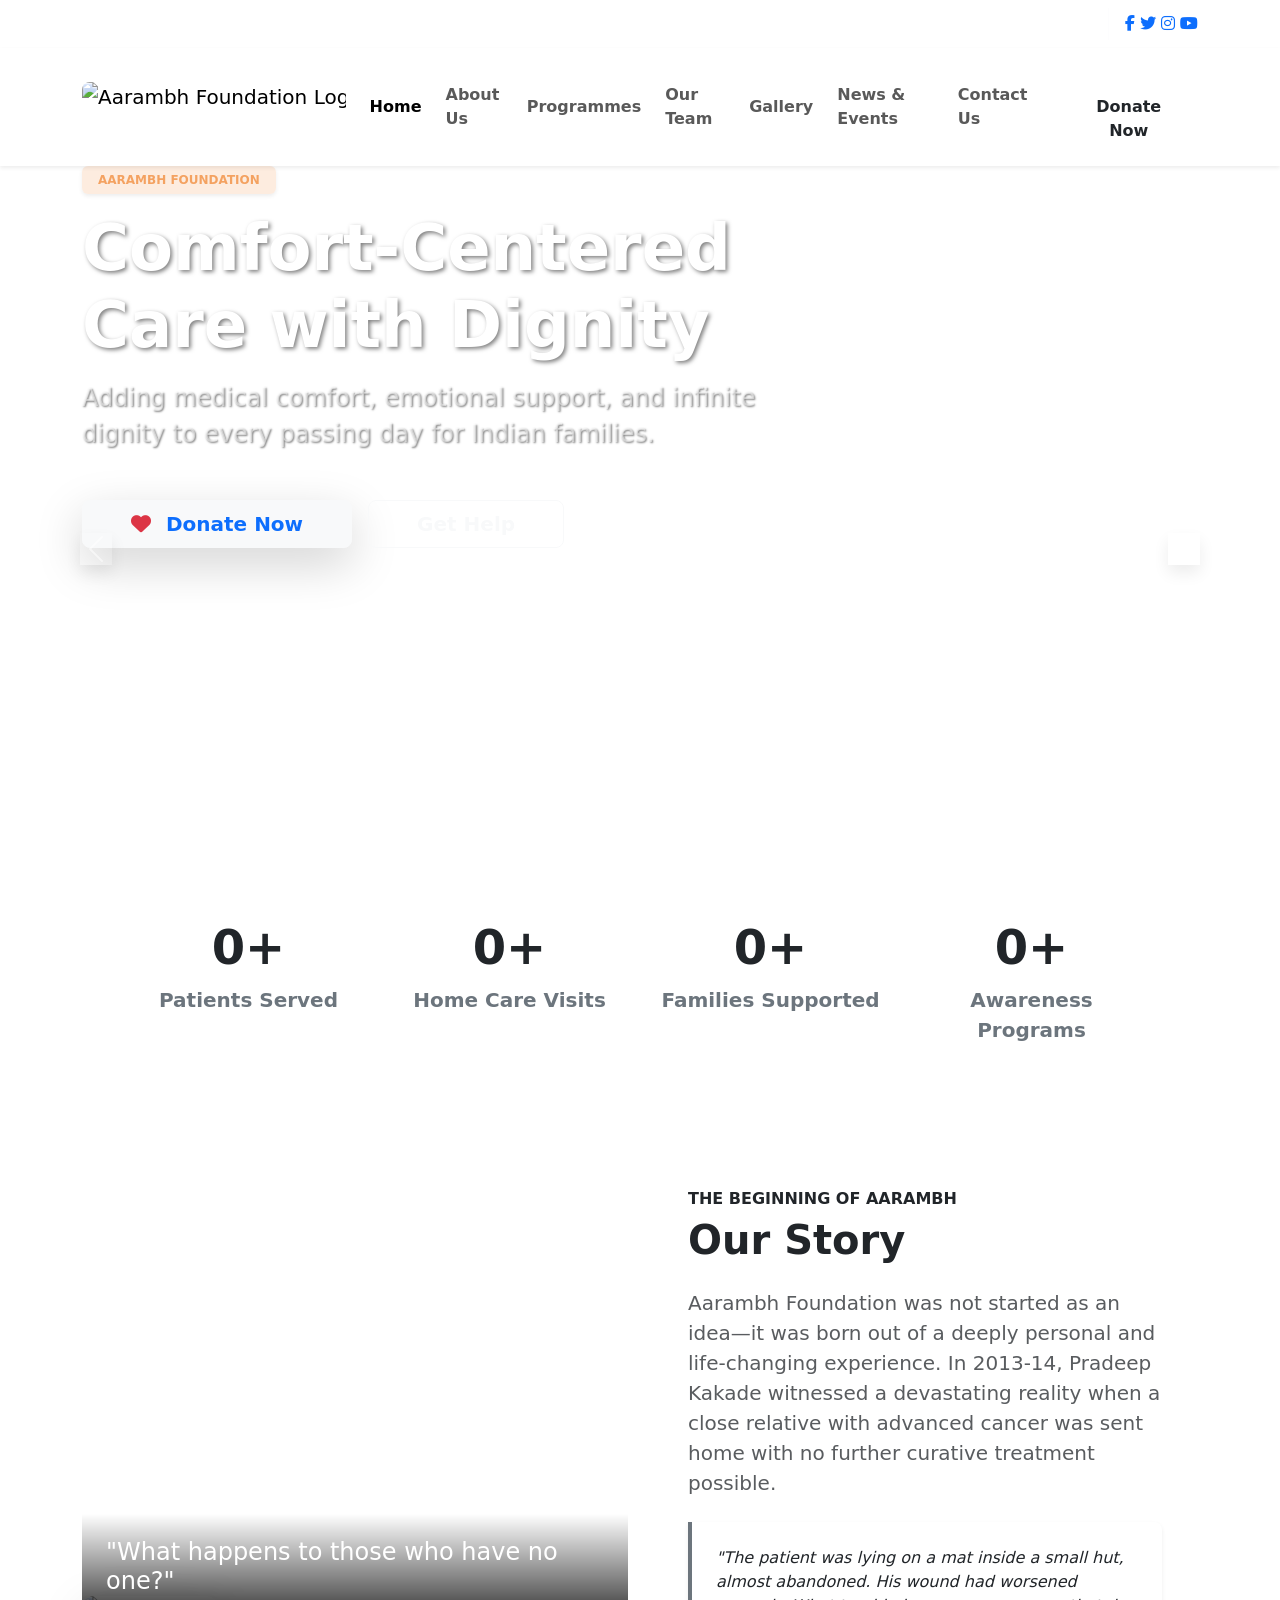
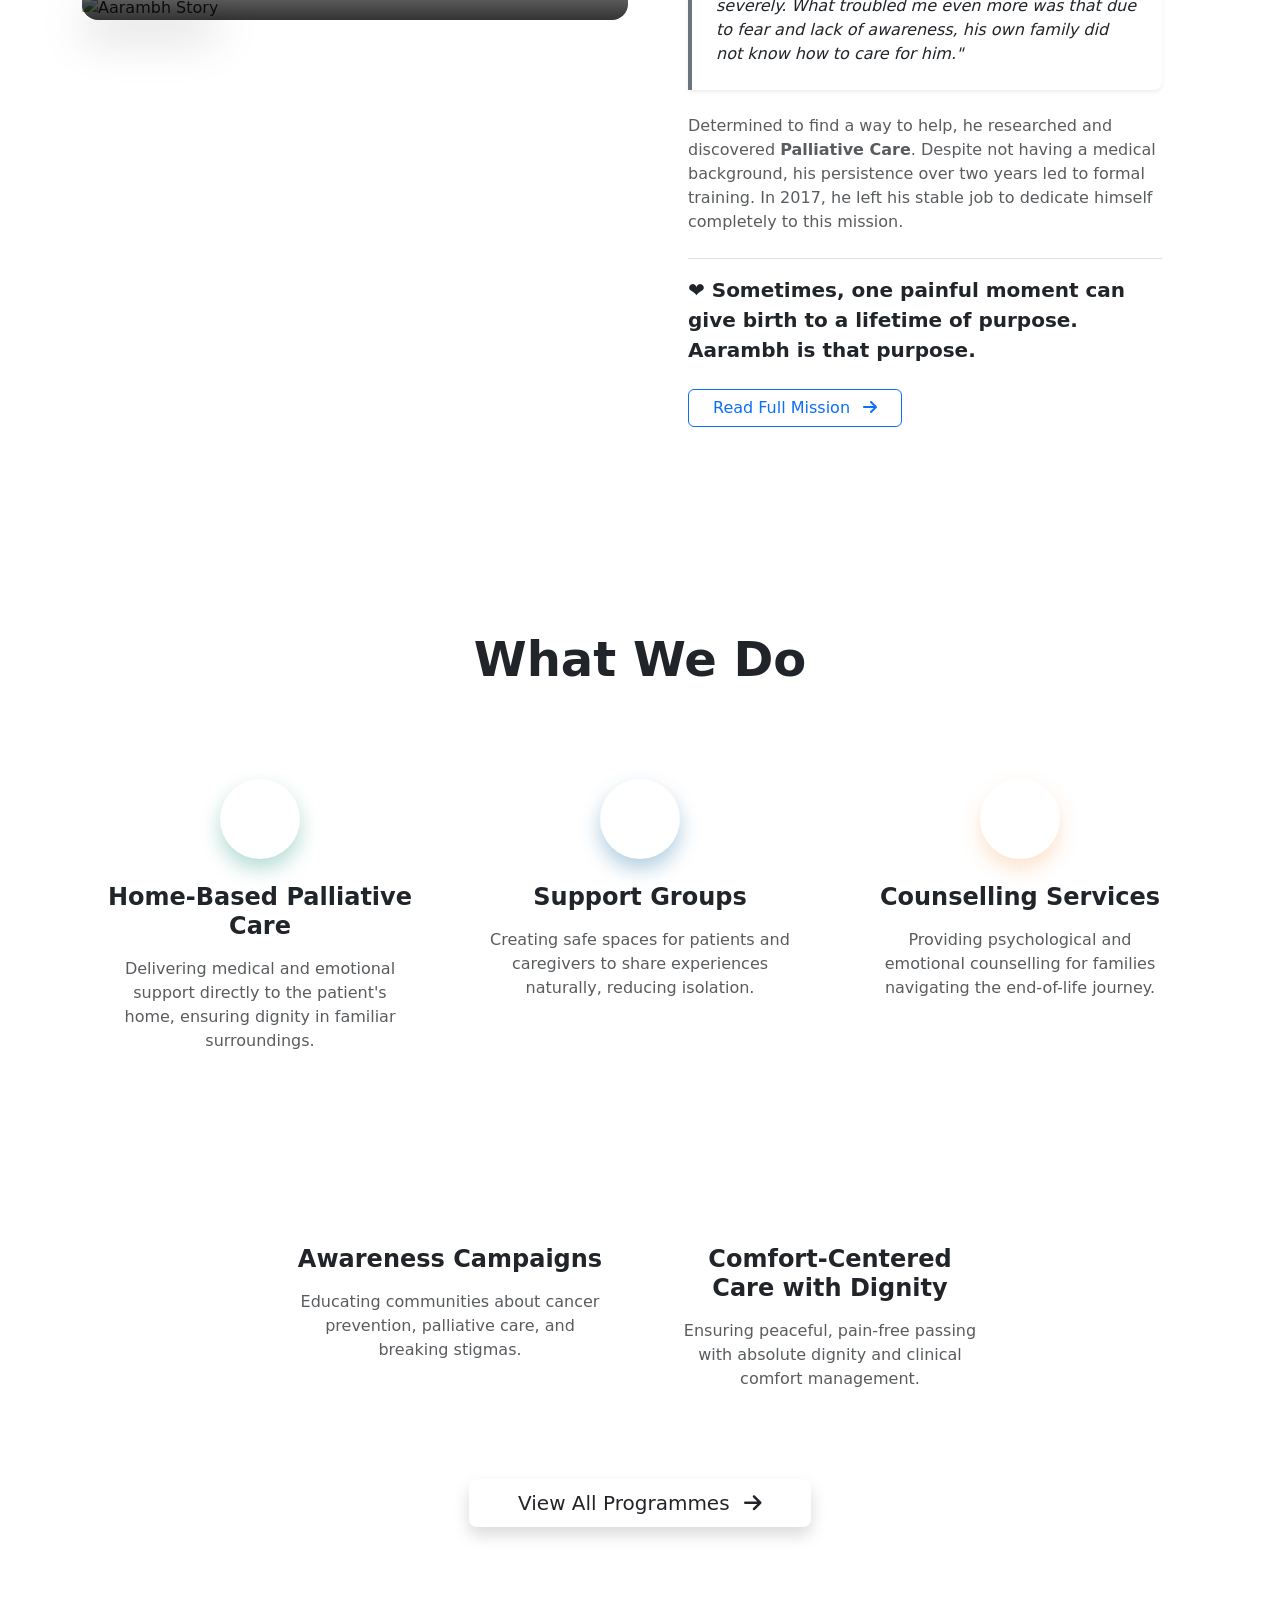
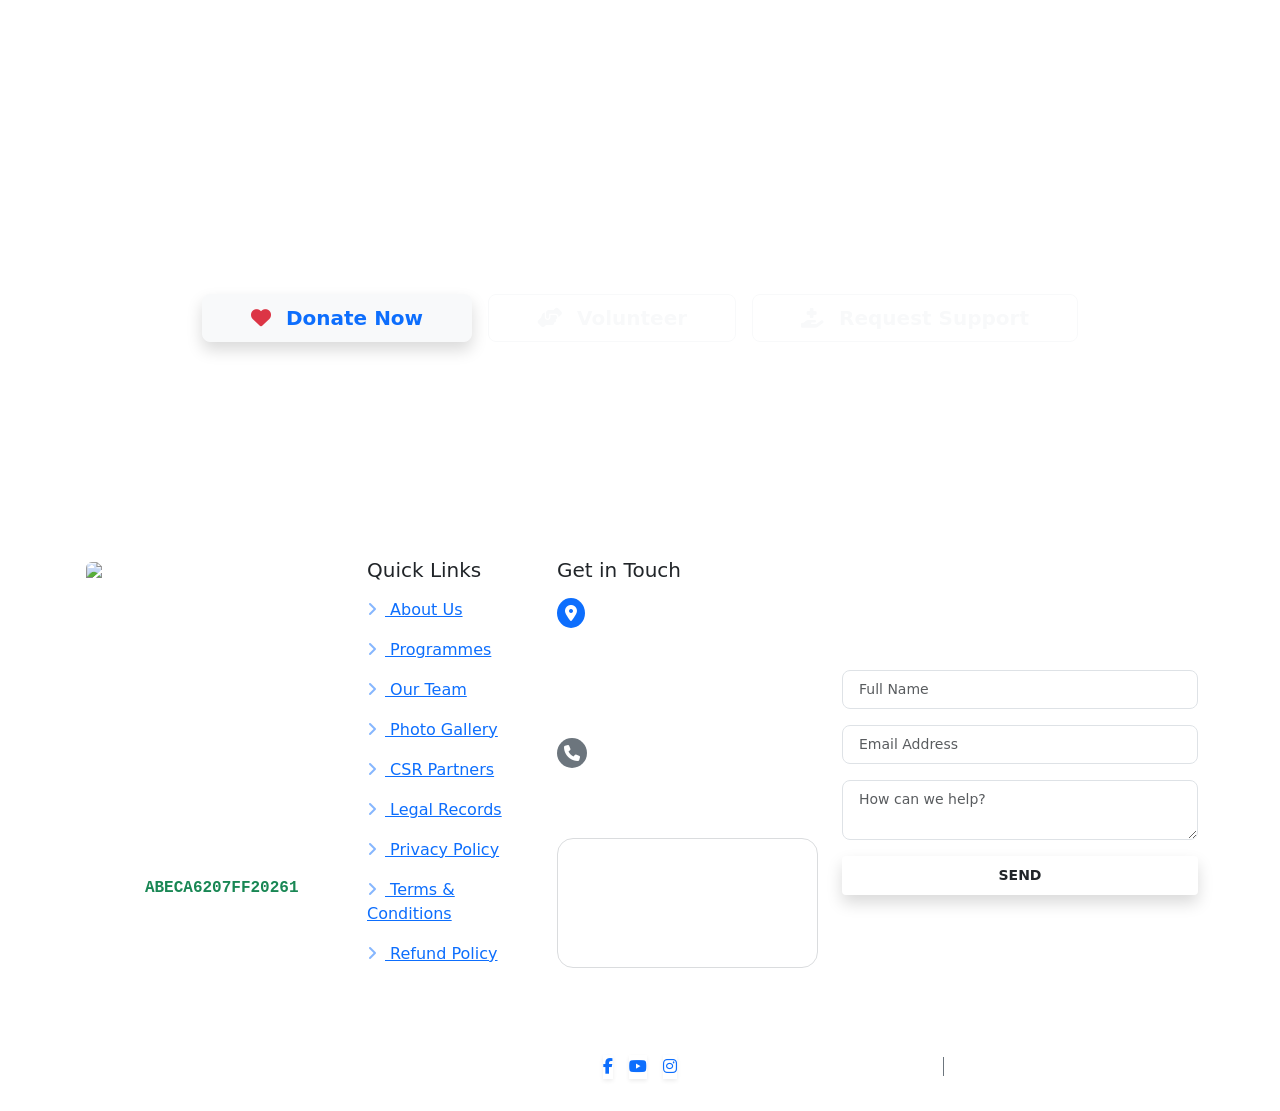
==== commit 6cfe527d: "Deploy version 3 from UniversalIDE" ====
--- a/_embeds/28acb5cc-8e1b-40a4-a270-16c0d2ea9fba/index.html
+++ b/_embeds/28acb5cc-8e1b-40a4-a270-16c0d2ea9fba/index.html
@@ -652,7 +652,7 @@
                         <div data-uide-n="282" class="mb-3">
                             <textarea data-uide-n="283" name="message" class="form-control form-control-sm px-3 py-2 rounded-3" rows="2" placeholder="How can we help?" required></textarea>
                         </div>
-                        <button data-uide-t="93" data-uide-n="284" type="submit" class="btn btn-accent-theme btn-sm w-100 fw-bold btn-theme-rounded shadow py-2 text-uppercase letter-spacing-1" style="width: 100% !important; background-color: unset !important">Send securely</button>
+                        <button data-uide-t="93" data-uide-n="284" type="submit" class="btn btn-accent-theme btn-sm w-100 fw-bold btn-theme-rounded shadow py-2 text-uppercase letter-spacing-1" style="width: 100% !important; background-color: unset !important">Send</button>
                     </form>
                 </div>
             </div>
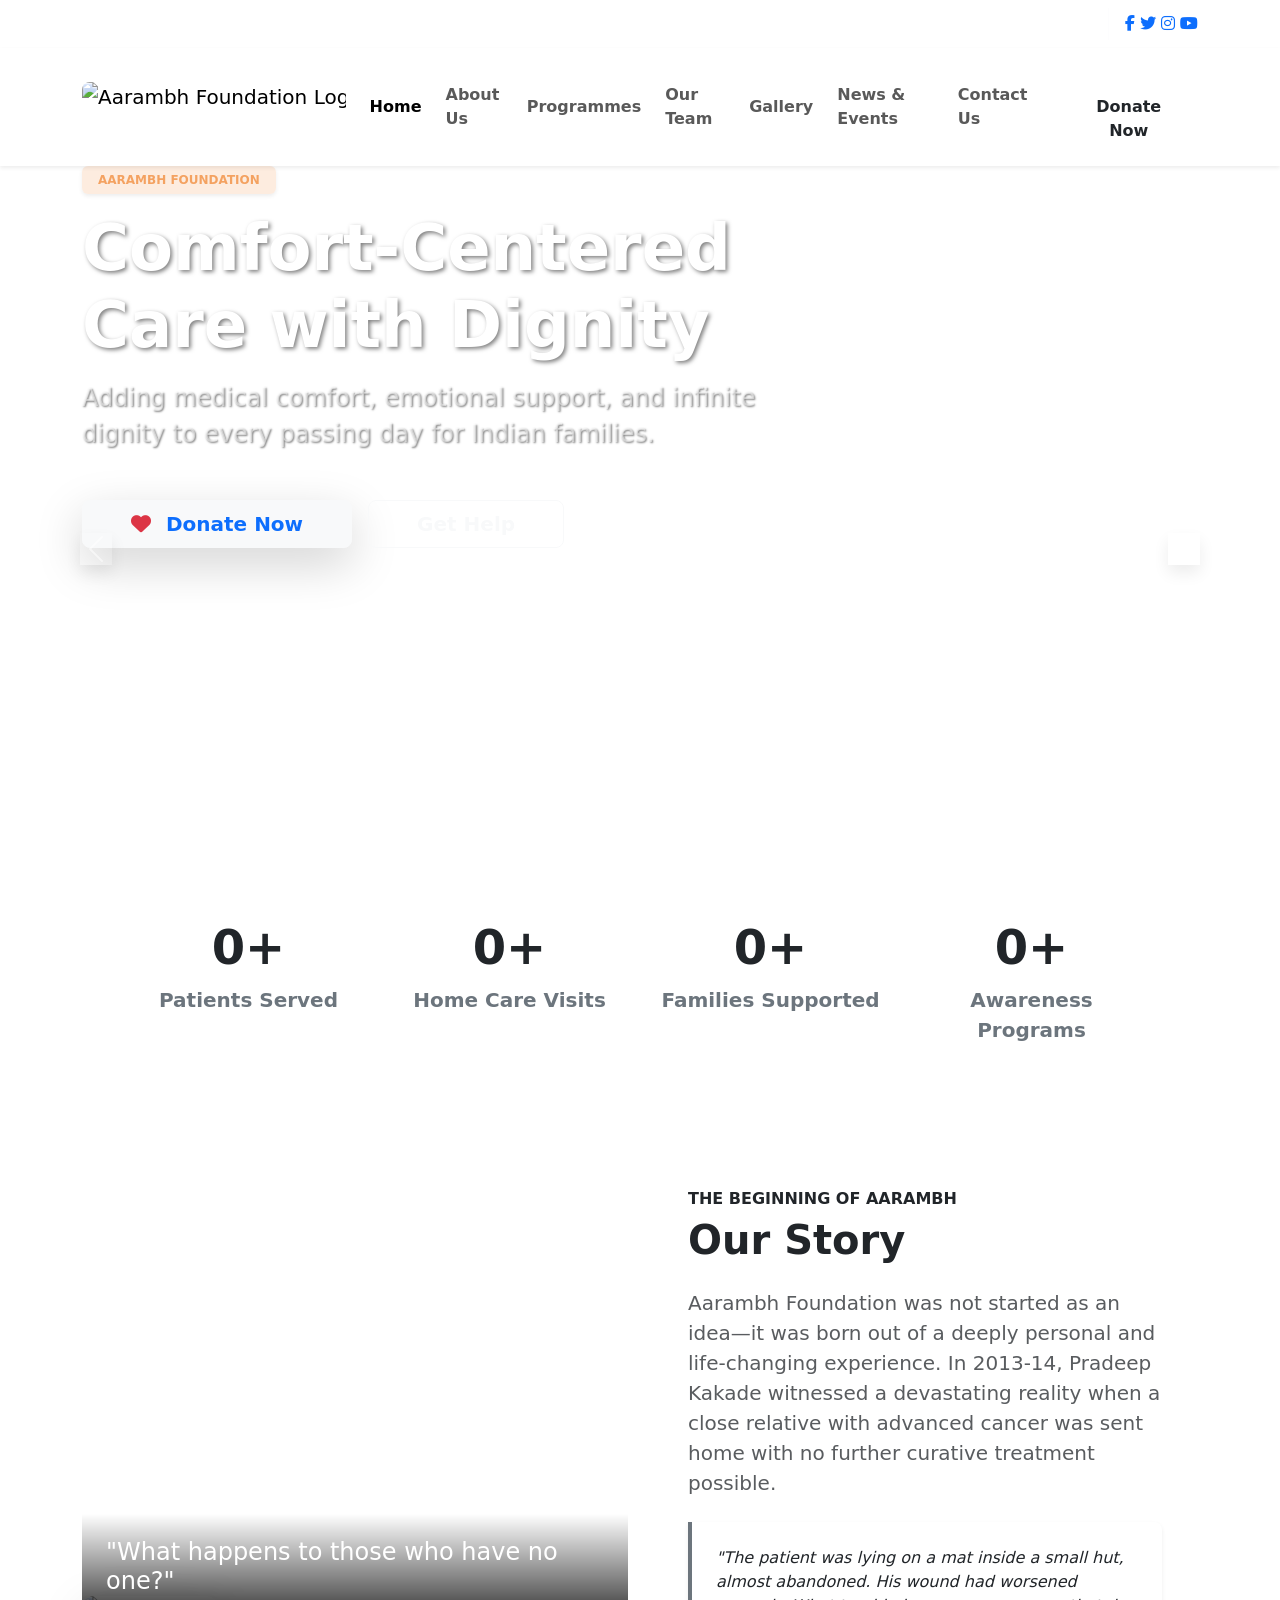
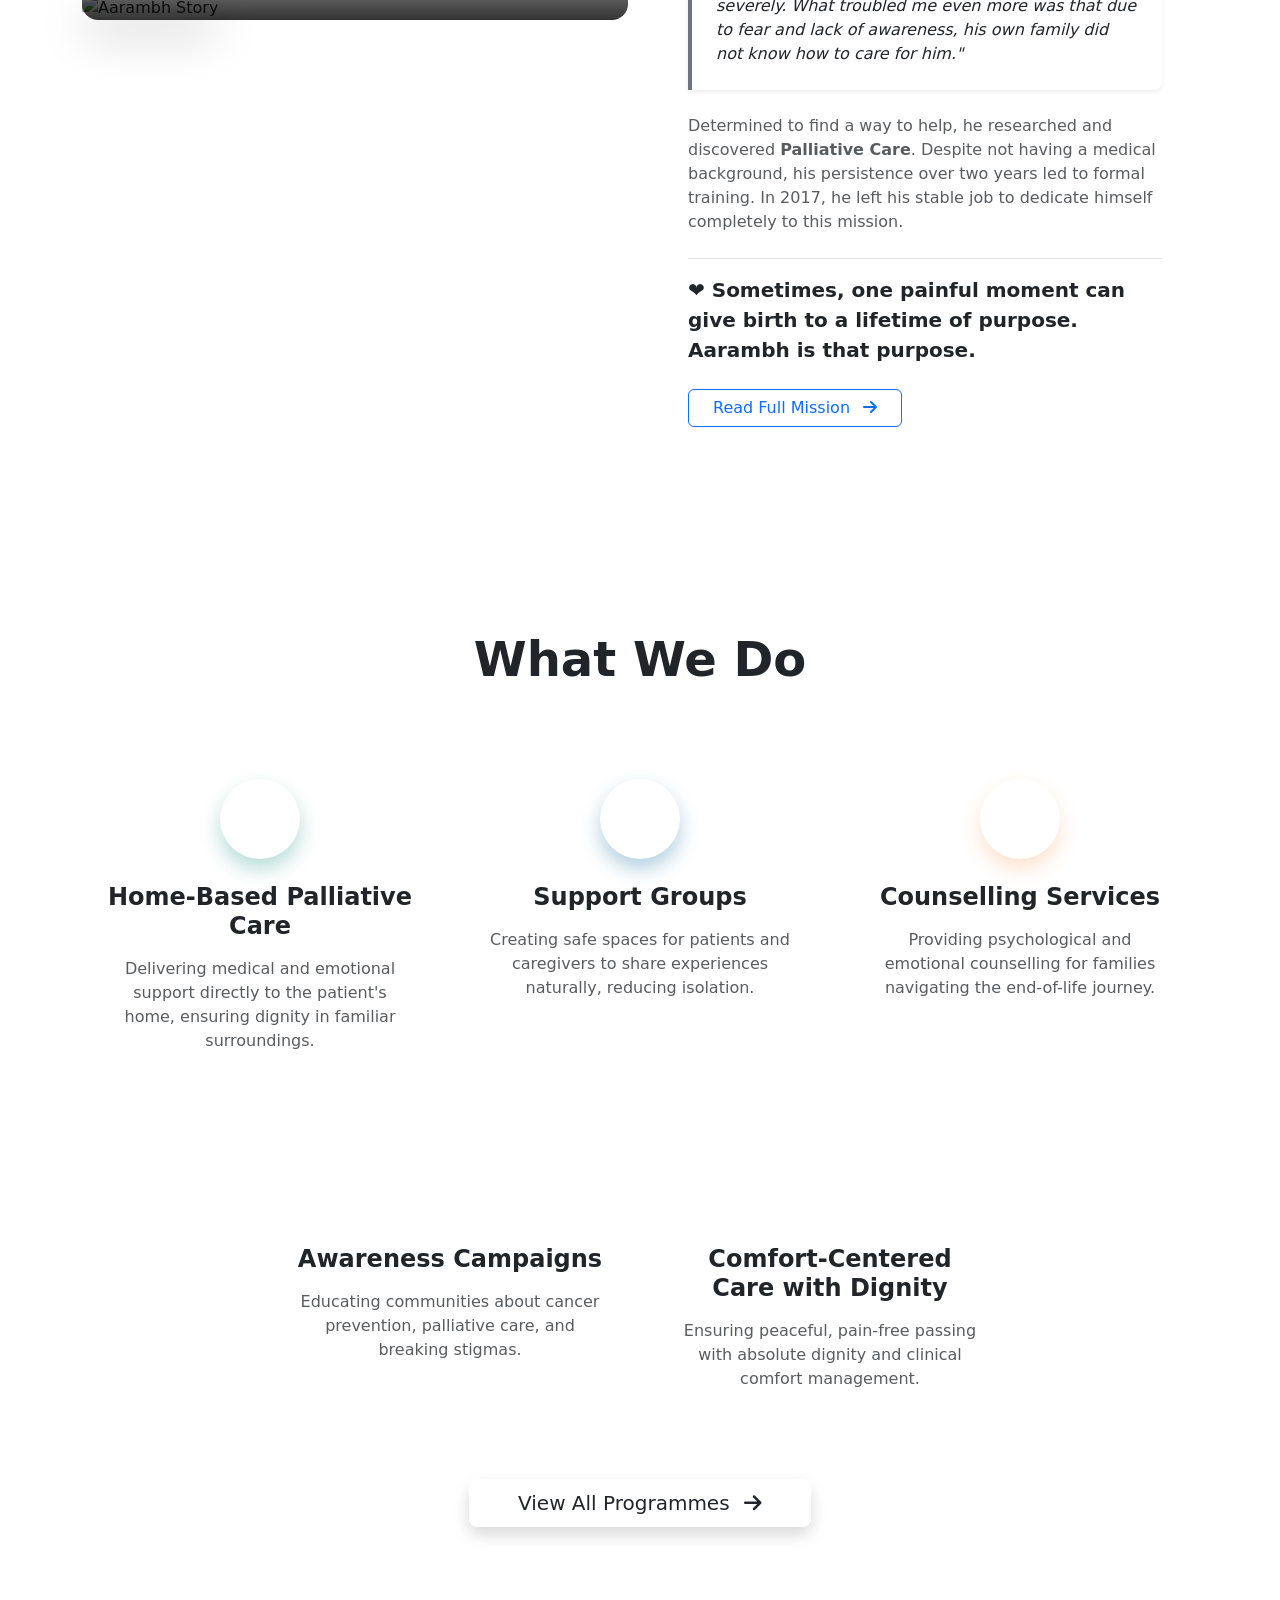
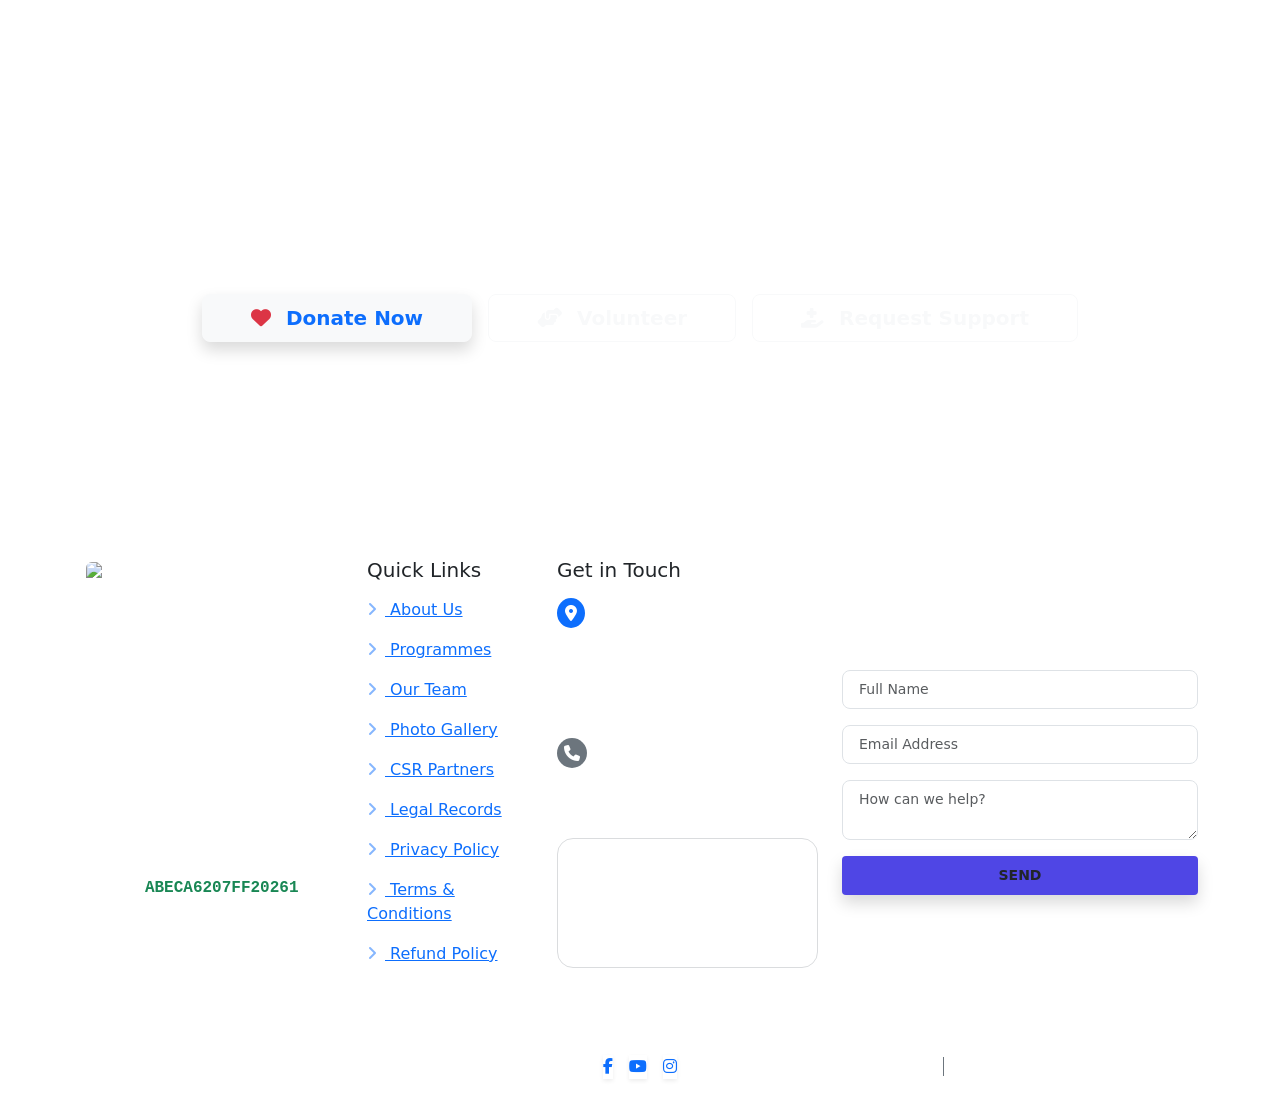
==== commit 99ab5896: "Deploy version 3 from UniversalIDE" ====
--- a/_embeds/28acb5cc-8e1b-40a4-a270-16c0d2ea9fba/index.html
+++ b/_embeds/28acb5cc-8e1b-40a4-a270-16c0d2ea9fba/index.html
@@ -652,7 +652,7 @@
                         <div data-uide-n="282" class="mb-3">
                             <textarea data-uide-n="283" name="message" class="form-control form-control-sm px-3 py-2 rounded-3" rows="2" placeholder="How can we help?" required></textarea>
                         </div>
-                        <button data-uide-t="93" data-uide-n="284" type="submit" class="btn btn-accent-theme btn-sm w-100 fw-bold btn-theme-rounded shadow py-2 text-uppercase letter-spacing-1" style="width: 100% !important; background-color: unset !important">Send</button>
+                        <button data-uide-t="93" data-uide-n="284" type="submit" class="btn btn-accent-theme btn-sm w-100 fw-bold btn-theme-rounded shadow py-2 text-uppercase letter-spacing-1" style="width: 100% !important; background-color: #4f46e5 !important">Send</button>
                     </form>
                 </div>
             </div>
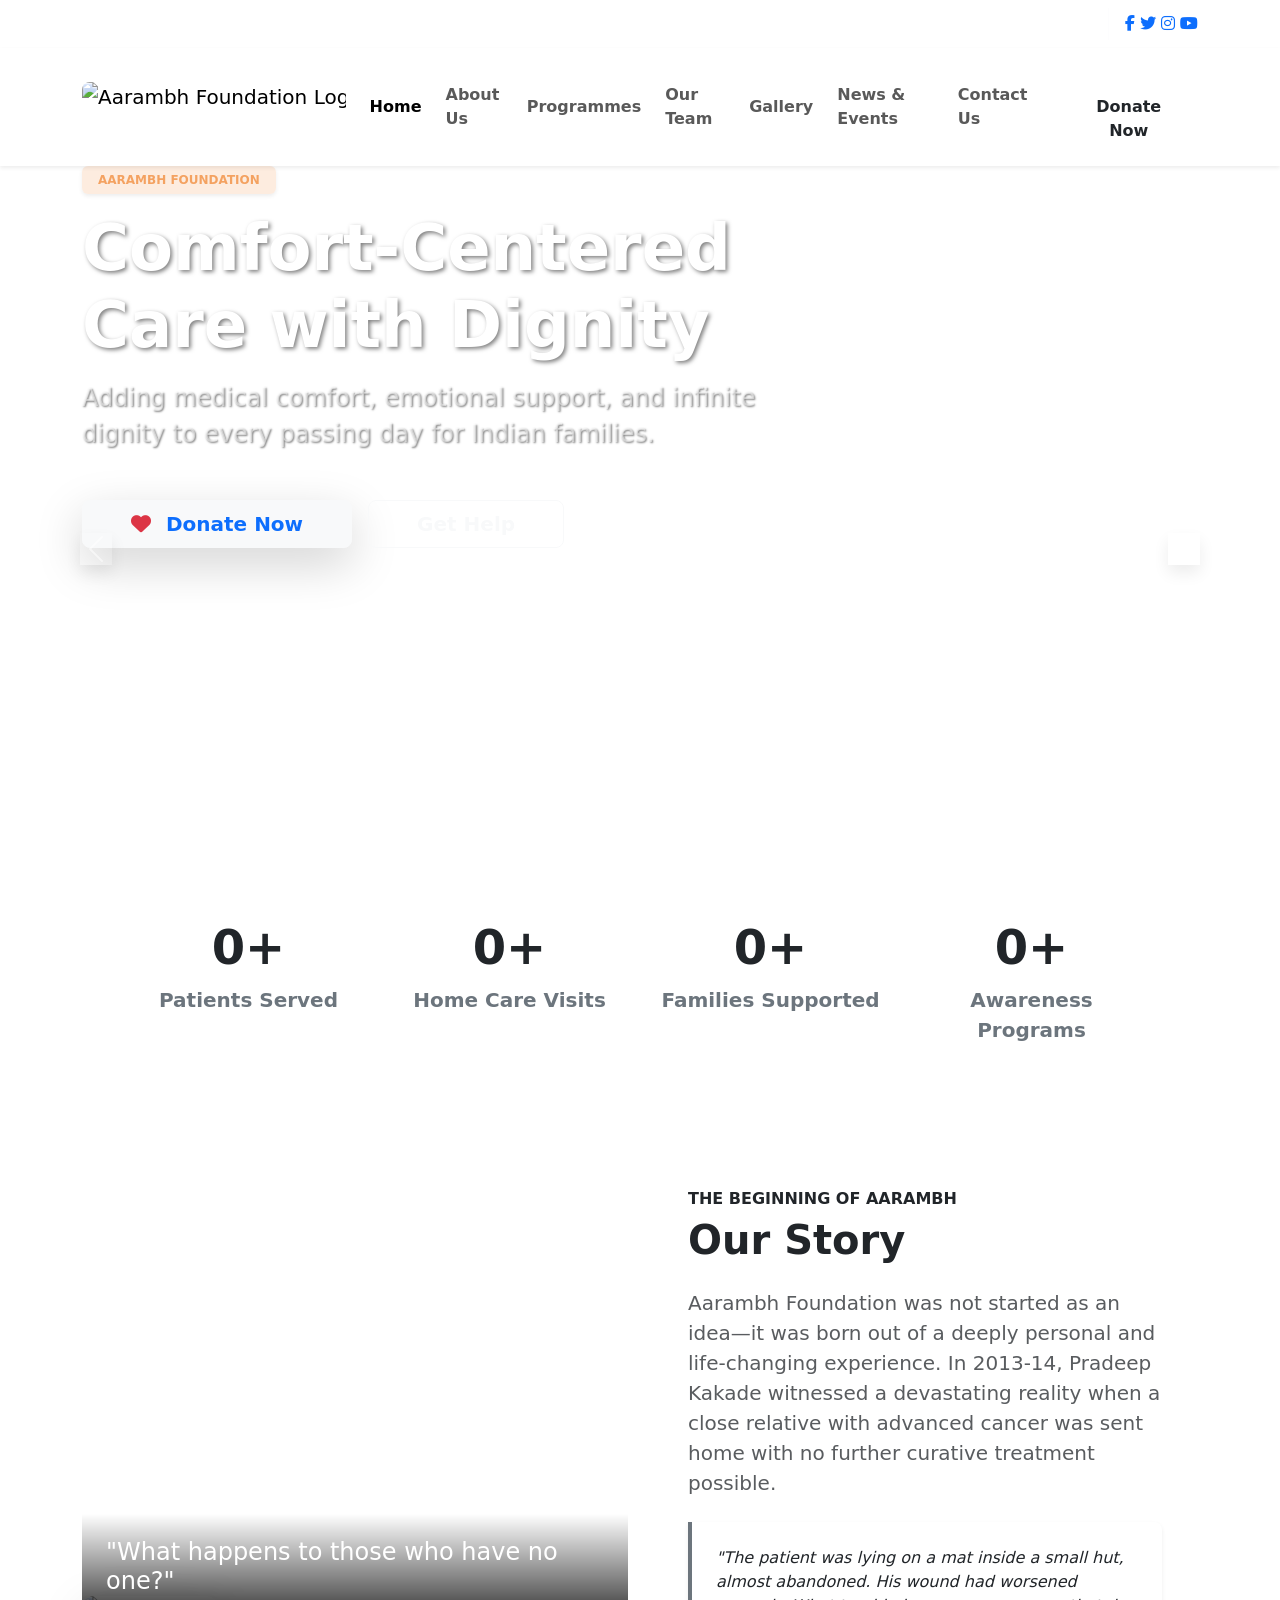
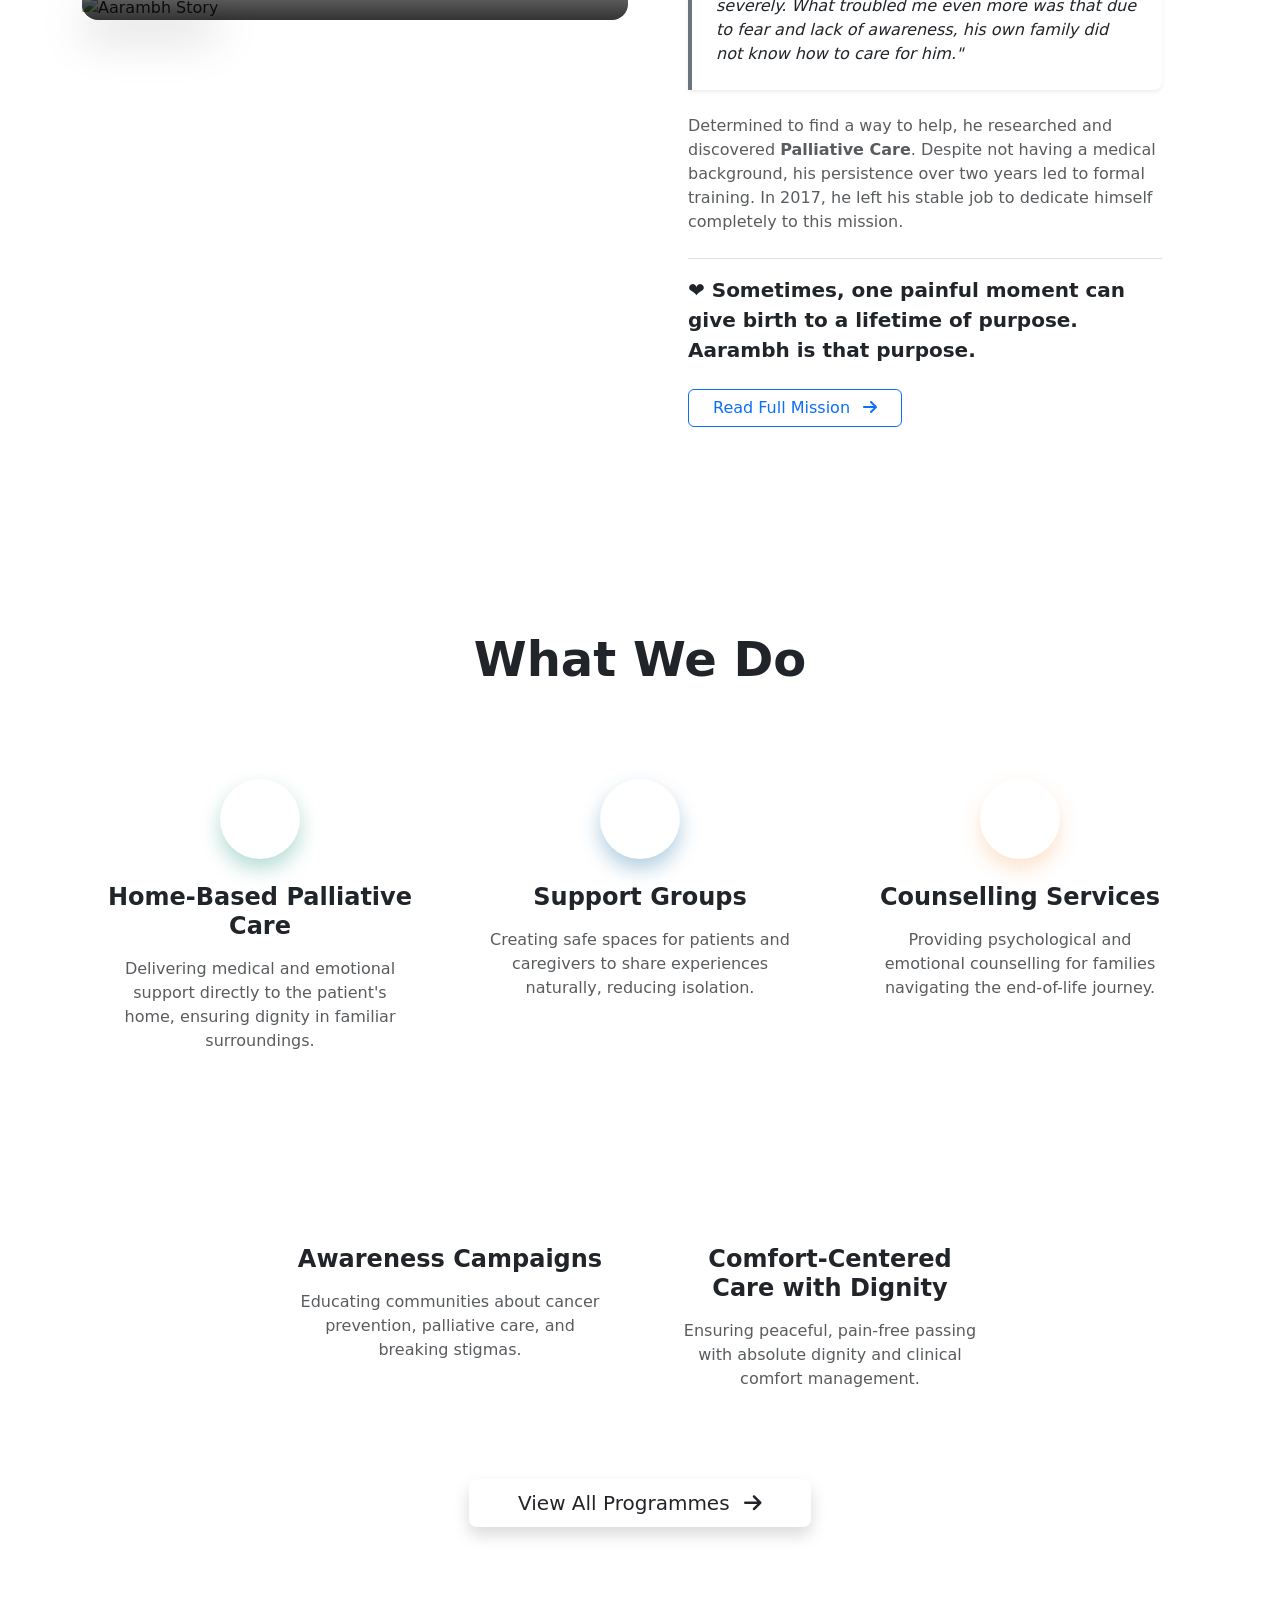
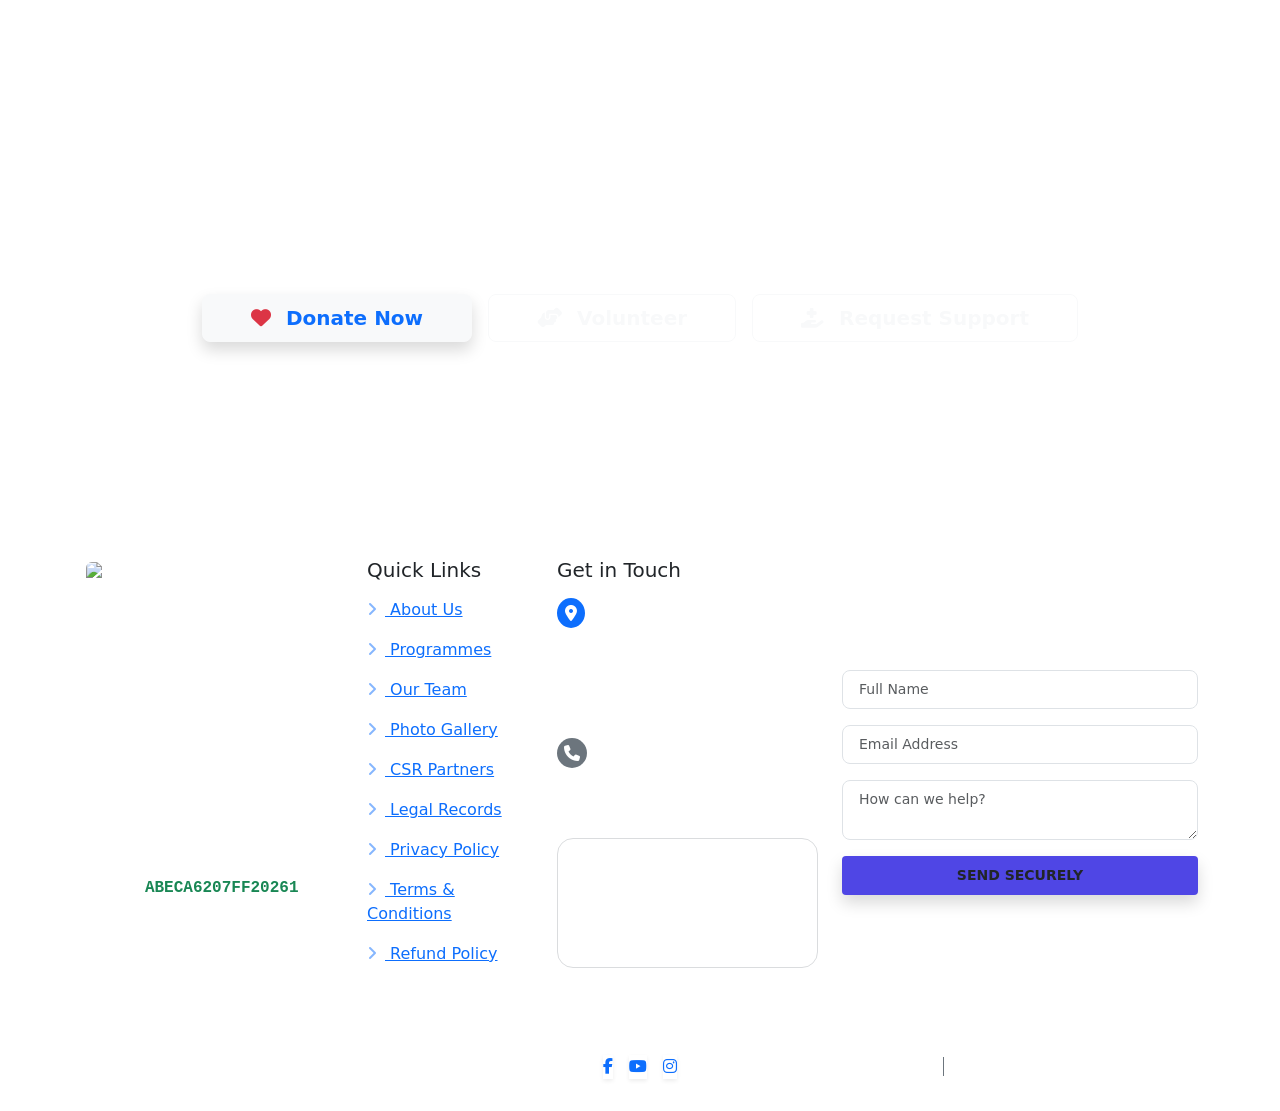
==== commit 8e484fbd: "Deploy version 4 from UniversalIDE" ====
--- a/_embeds/28acb5cc-8e1b-40a4-a270-16c0d2ea9fba/index.html
+++ b/_embeds/28acb5cc-8e1b-40a4-a270-16c0d2ea9fba/index.html
@@ -652,7 +652,7 @@
                         <div data-uide-n="282" class="mb-3">
                             <textarea data-uide-n="283" name="message" class="form-control form-control-sm px-3 py-2 rounded-3" rows="2" placeholder="How can we help?" required></textarea>
                         </div>
-                        <button data-uide-t="93" data-uide-n="284" type="submit" class="btn btn-accent-theme btn-sm w-100 fw-bold btn-theme-rounded shadow py-2 text-uppercase letter-spacing-1" style="width: 100% !important; background-color: #4f46e5 !important">Send</button>
+                        <button data-uide-t="93" data-uide-n="284" type="submit" class="btn btn-accent-theme btn-sm w-100 fw-bold btn-theme-rounded shadow py-2 text-uppercase letter-spacing-1" style="width: 100% !important; background-color: #4f46e5 !important">Send SECURELY</button>
                     </form>
                 </div>
             </div>
